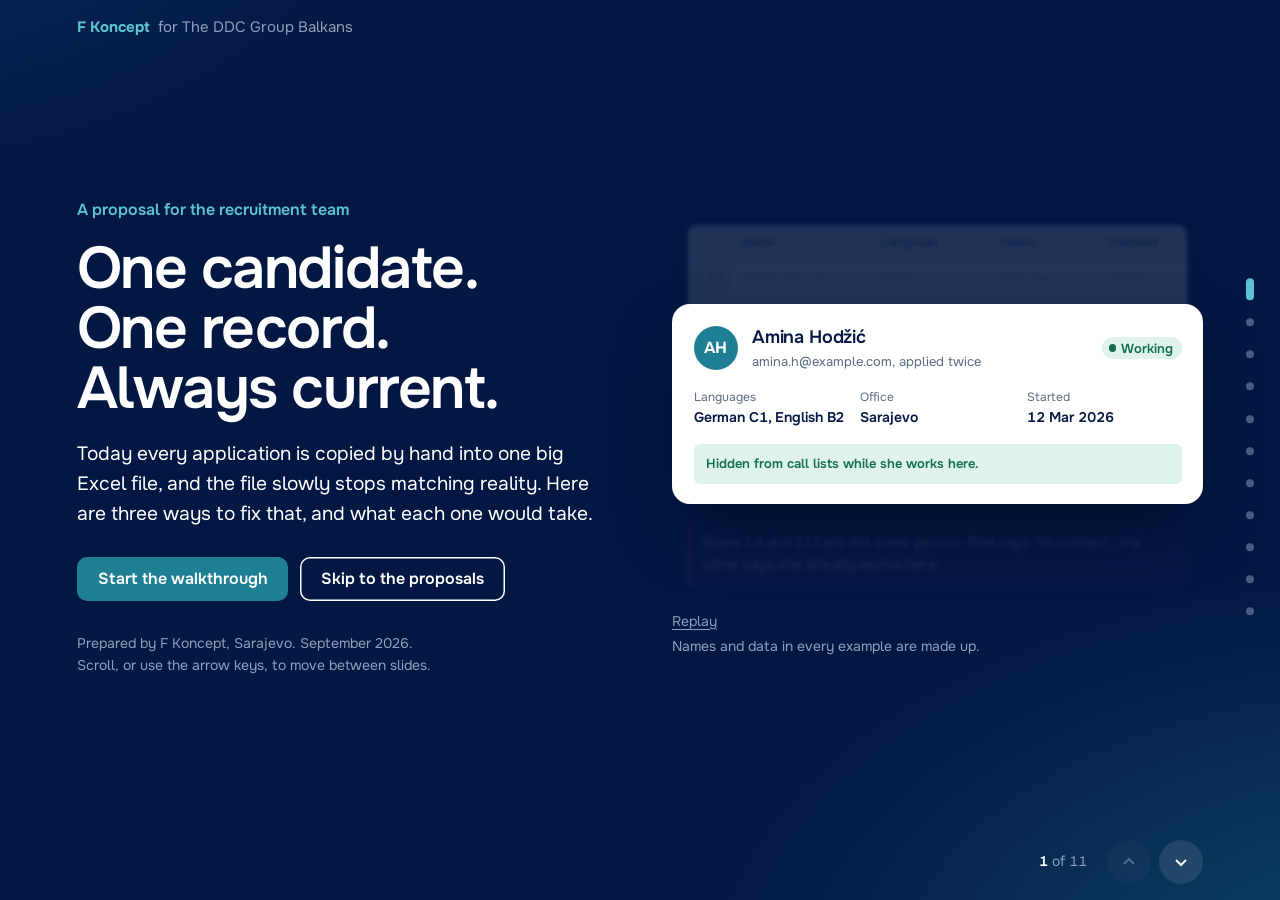
==== site/index.html @ c0cc88ef "Build the DDC Balkans proposal site: deck, three proposals, smaller ideas Co-Authored-By: Claude Opu" ====
<!doctype html>
<html lang="en-GB">
<head>
<meta charset="utf-8">
<meta name="viewport" content="width=device-width, initial-scale=1, viewport-fit=cover">
<title>One Candidate, One Record | Proposal for The DDC Group Balkans</title>
<meta name="description" content="Three proposals from F Koncept for the recruitment team at The DDC Group Balkans.">
<meta name="robots" content="noindex, nofollow">
<meta name="theme-color" content="#021843">
<link rel="preconnect" href="https://fonts.googleapis.com">
<link rel="preconnect" href="https://fonts.gstatic.com" crossorigin>
<link href="https://fonts.googleapis.com/css2?family=Onest:wght@400;500;600;700;800&display=swap" rel="stylesheet">
<link rel="stylesheet" href="assets/styles.css">
<link rel="icon" href="data:image/svg+xml,%3Csvg xmlns='http://www.w3.org/2000/svg' viewBox='0 0 32 32'%3E%3Crect width='32' height='32' rx='8' fill='%23021843'/%3E%3Ccircle cx='16' cy='16' r='7' fill='none' stroke='%231F8093' stroke-width='3'/%3E%3C/svg%3E">
</head>
<body class="deck-page on-navy">

<header class="brandbar">
  <a class="wordmark" href="#start"><b>F Koncept</b><span>for The DDC Group Balkans</span></a>
</header>

<nav aria-label="Slides">
  <ol class="rail" id="rail"></ol>
</nav>

<main class="deck" id="deck">

  <!-- 1. Opening -->
  <section class="slide" id="start" data-title="Start">
    <div class="slide-inner split even">
      <div>
        <p class="kicker">A proposal for the recruitment team</p>
        <h1>One candidate. One record. Always current.</h1>
        <p class="lede">Today every application is copied by hand into one big Excel file, and the file slowly stops matching reality. Here are three ways to fix that, and what each one would take.</p>
        <div class="actions">
          <a class="btn" href="#today">Start the walkthrough</a>
          <a class="btn ghost" href="#proposals">Skip to the proposals</a>
        </div>
        <p class="fine" style="margin-top:2rem">Prepared by F Koncept, Sarajevo. September 2026.<br>Scroll, or use the arrow keys, to move between slides.</p>
      </div>

      <div>
        <div class="merge" id="merge">
          <div class="sheet" aria-hidden="true">
            <div class="sheet-head"><span></span><span>Name</span><span>Language</span><span>Status</span><span>Updated</span></div>
            <div class="sheet-row ghost"><span>13</span><span>Marko Petrović</span><span>Dutch</span><span>Interview</span><span>02/04</span></div>
            <div class="sheet-row clash"><span>14</span><span>Amina Hodžić</span><span>German</span><span class="st">To contact</span><span>11/02</span></div>
            <div class="sheet-row ghost"><span>15</span><span>Lejla Begić</span><span>Italian</span><span>Rejected</span><span>14/02</span></div>
            <div class="sheet-gap"></div>
            <div class="sheet-row ghost"><span>211</span><span>Stefan Jovanović</span><span>French</span><span>Contacted</span><span>08/03</span></div>
            <div class="sheet-row clash"><span>212</span><span>Amina Hodzic</span><span>German, English</span><span class="st">Working</span><span>12/03</span></div>
            <div class="sheet-row ghost"><span>213</span><span>Emina Kovačević</span><span>Swedish</span><span>No answer</span><span>15/03</span></div>
          </div>
          <div class="clash-note" aria-hidden="true">
            <span>Rows 14 and 212 are the same person. One says "to contact", the other says she already works here.</span>
          </div>

          <article class="record" aria-label="The same candidate as one record">
            <div class="record-top">
              <div class="avatar">AH</div>
              <div>
                <h3>Amina Hodžić</h3>
                <div class="sub">amina.h@example.com, applied twice</div>
              </div>
              <span class="chip working">Working</span>
            </div>
            <dl>
              <div><dt>Languages</dt><dd>German C1, English B2</dd></div>
              <div><dt>Office</dt><dd>Sarajevo</dd></div>
              <div><dt>Started</dt><dd class="num">12 Mar 2026</dd></div>
            </dl>
            <div class="guard">Hidden from call lists while she works here.</div>
          </article>
        </div>
        <button class="replay" id="replay" type="button">Replay</button>
        <p class="fine">Names and data in every example are made up.</p>
      </div>
    </div>
  </section>

  <!-- 2. Today -->
  <section class="slide" id="today" data-title="How it works today">
    <div class="slide-inner">
      <p class="kicker">How it works today</p>
      <h2>Two steps run on their own. Three depend on one person's memory.</h2>
      <ol class="flow">
        <li><strong>A candidate applies</strong><span>On the careers site, through the WP Job Openings form.</span></li>
        <li><strong>WordPress stores it</strong><span>Name, email, phone, bio and CV land in the site's admin.</span></li>
        <li class="hand"><strong>Copied into Excel</strong><span>Each application is retyped or pasted into the big sheet.</span></li>
        <li class="hand"><strong>Statuses updated</strong><span>Contacted, employed, working, not working: all edited by hand.</span></li>
        <li class="hand"><strong>The sheet drifts</strong><span>Nothing checks it, so it slowly stops matching reality.</span></li>
      </ol>
      <div class="symptoms">
        <div class="symptom"><b>Contacted, but already working</b>An older row still says "to contact" for someone who started last month.</div>
        <div class="symptom"><b>Left, then contacted again</b>Someone quits, nobody updates the row, and they get a call about a new role.</div>
        <div class="symptom"><b>One person, several rows</b>Applying for German support and then for B2B sales creates two separate people.</div>
      </div>
    </div>
  </section>

  <!-- 3. Findings -->
  <section class="slide" id="findings" data-title="What we noticed">
    <div class="slide-inner split">
      <div>
        <p class="kicker">What we noticed on the careers site</p>
        <h2>The site works. A few details make the recruiter's job harder.</h2>
        <p>We only looked at the public pages of balkans.theddcgroup.com. Nothing here needs a new website: each item is a small, contained fix.</p>
      </div>
      <div class="findings">
        <article class="finding">
          <div class="thumb poster" aria-hidden="true"><b>WE ARE</b><b>HIRING!</b><i></i><i></i><i></i><i style="width:70%"></i><i></i><i style="width:60%"></i></div>
          <div>
            <h3>Job ads are pictures</h3>
            <p>Each ad is a single poster image with no text version. Google, screen readers and translation tools cannot read "German, minimum B2", duties or benefits.</p>
          </div>
        </article>
        <article class="finding">
          <div class="thumb mini-form" aria-hidden="true">Name<i></i>Phone<i></i>Language level<i class="missing"></i>City<i class="missing"></i></div>
          <div>
            <h3>The form asks for five things</h3>
            <p>Name, email, phone, bio and CV. It does not ask which languages and at what level, which city, or when someone can start, so the list cannot be filtered by any of those.</p>
          </div>
        </article>
        <article class="finding">
          <div class="thumb typo" aria-hidden="true"><span><s>norvegian</s> language</span><span><s>Colarado</s></span><span>Metro <s>Manilla</s></span></div>
          <div>
            <h3>Small typos in public places</h3>
            <p>The job filter lists "norvegian language", and the footer says "Colarado" and "Metro Manilla". Minutes to fix, but candidates notice.</p>
          </div>
        </article>
      </div>
    </div>
  </section>

  <!-- 4. Three proposals -->
  <section class="slide" id="proposals" data-title="Three proposals">
    <div class="slide-inner">
      <p class="kicker">Three proposals</p>
      <h2>One fix for the list, one for what goes into it, one for what comes out.</h2>
      <div class="three">
        <article class="proposal" style="--bar: var(--teal)">
          <h3>One candidate list</h3>
          <p>Applications flow from the website into one shared list automatically. One record per person, statuses with history, and guardrails against calling the wrong people.</p>
          <dl class="facts">
            <div><dt>Difficulty</dt><dd><span class="meter" data-level="3"><span class="bars"><i></i><i></i><i></i></span>Medium to high</span></dd></div>
            <div><dt>Rough effort</dt><dd>5 to 8 weeks</dd></div>
            <div><dt>Fixes</dt><dd>The Excel problem</dd></div>
          </dl>
          <a class="btn small ext" href="ideas/one-candidate-list.html" target="_blank" rel="noopener">Open details</a>
        </article>
        <article class="proposal" style="--bar: var(--green)">
          <h3>Better applications</h3>
          <p>A few more questions on the form, job ads as real text, and an automatic "we received your application" email in reply.</p>
          <dl class="facts">
            <div><dt>Difficulty</dt><dd><span class="meter" data-level="1"><span class="bars"><i></i><i></i><i></i></span>Low</span></dd></div>
            <div><dt>Rough effort</dt><dd>1 to 2 weeks</dd></div>
            <div><dt>Fixes</dt><dd>Missing information</dd></div>
          </dl>
          <a class="btn small ext" href="ideas/better-applications.html" target="_blank" rel="noopener">Open details</a>
        </article>
        <article class="proposal" style="--bar: var(--lavender)">
          <h3>Talent pool and follow-ups</h3>
          <p>Reminders so nobody is forgotten, ready-made messages, and a shortlist of past applicants whenever a new role opens.</p>
          <dl class="facts">
            <div><dt>Difficulty</dt><dd><span class="meter" data-level="2"><span class="bars"><i></i><i></i><i></i></span>Medium</span></dd></div>
            <div><dt>Rough effort</dt><dd>3 to 4 weeks</dd></div>
            <div><dt>Fixes</dt><dd>Lost follow-ups</dd></div>
          </dl>
          <a class="btn small ext" href="ideas/talent-pool.html" target="_blank" rel="noopener">Open details</a>
        </article>
      </div>
      <p class="deps">"Better applications" can start on its own. "Talent pool" builds on "One candidate list". Effort is a rough range and firms up after we see the real Excel columns.</p>
    </div>
  </section>

  <!-- 5. Proposal 1 -->
  <section class="slide" id="p1" data-title="One candidate list">
    <div class="slide-inner split">
      <div style="--bar: var(--teal-light)">
        <p class="kicker">Proposal 1</p>
        <h2>One candidate list</h2>
        <p class="lede">Every application arrives on its own. Every person exists once. Every status change shows who made it and when.</p>
        <ul class="points">
          <li><b>No more copying.</b> New applications appear in the list within minutes of being sent.</li>
          <li><b>One record per person.</b> A second application from the same email or phone is added to the existing record, not a new row.</li>
          <li><b>Guardrails.</b> People marked working or do-not-contact never show up in "to contact" lists.</li>
          <li><b>Your Excel comes with you.</b> We import it, and you confirm the likely duplicates we find.</li>
        </ul>
        <div class="meta-row">
          <span class="meter" data-level="3"><span class="bars"><i></i><i></i><i></i></span>Medium to high</span>
          <span class="effort">Rough effort <b>5 to 8 weeks</b></span>
        </div>
        <div class="actions"><a class="btn ext" href="ideas/one-candidate-list.html" target="_blank" rel="noopener">Try the demo and read more</a></div>
      </div>
      <div class="window" aria-label="Mockup of the candidate list">
        <div class="window-bar"><span class="dots"><i></i><i></i><i></i></span><span class="title">Candidates</span><span class="sample">Sample data</span></div>
        <div class="window-body">
          <div class="mock-toolbar">
            <span class="mock-search">Search name, email or phone</span>
            <span class="filter-pill on">German</span><span class="filter-pill">Sarajevo</span><span class="filter-pill">To contact</span>
          </div>
          <div class="alert warn"><span><b>Already in your list.</b> Amina Hodžić applied again today. She has worked here since 12 Mar 2026, so she was not added to "to contact".</span></div>
          <div class="table-wrap">
            <table class="list">
              <thead><tr><th>Candidate</th><th>Languages</th><th>City</th><th>Status</th></tr></thead>
              <tbody>
                <tr><td class="who">Tarik Hadžić<span class="sub">Applied 21 Sep</span></td><td>German C1</td><td>Sarajevo</td><td><span class="chip new">New</span></td></tr>
                <tr><td class="who">Jelena Marković<span class="sub">Applied 19 Sep</span></td><td>German B2, English C1</td><td>Belgrade</td><td><span class="chip progress">Interview</span></td></tr>
                <tr><td class="who">Selma Mujić<span class="sub">Applied 12 Sep</span></td><td>German B2</td><td>Sarajevo</td><td><span class="chip progress">Contacted</span></td></tr>
                <tr><td class="who">Amina Hodžić<span class="sub">2 applications</span></td><td>German C1, English B2</td><td>Sarajevo</td><td><span class="chip working">Working</span></td></tr>
                <tr><td class="who">Nikola Ilić<span class="sub">Left 30 Jun</span></td><td>German B2</td><td>Belgrade</td><td><span class="chip closed">Left</span></td></tr>
              </tbody>
            </table>
          </div>
        </div>
      </div>
    </div>
  </section>

  <!-- 6. Proposal 2 -->
  <section class="slide" id="p2" data-title="Better applications">
    <div class="slide-inner split">
      <div style="--bar: var(--green-light)">
        <p class="kicker">Proposal 2</p>
        <h2>Better applications</h2>
        <p class="lede">Ask for what you filter by, write ads that can be read, and answer every applicant straight away.</p>
        <ul class="points">
          <li><b>Four new form fields.</b> Languages with level, preferred city, earliest start date, and consent to be kept on file for future roles.</li>
          <li><b>Job ads as real text.</b> Your poster stays as the picture; the requirements, duties and benefits become readable text underneath.</li>
          <li><b>Correct job data for Google.</b> The job details the site already sends to Google get the real ad text instead of an image tag.</li>
          <li><b>Automatic confirmation email</b> telling the candidate what happens next.</li>
        </ul>
        <div class="meta-row">
          <span class="meter" data-level="1"><span class="bars"><i></i><i></i><i></i></span>Low</span>
          <span class="effort">Rough effort <b>1 to 2 weeks</b></span>
        </div>
        <div class="actions"><a class="btn ext" href="ideas/better-applications.html" target="_blank" rel="noopener">See the new form and ad</a></div>
      </div>
      <div class="window" aria-label="Mockup of the improved application form">
        <div class="window-bar"><span class="dots"><i></i><i></i><i></i></span><span class="title">Apply: German language, Customer Support Agent</span></div>
        <div class="window-body">
          <div class="form-mock">
            <div class="grid2">
              <label>Full name<span class="input">Tarik Hadžić</span></label>
              <label>Email<span class="input">tarik.h@example.com</span></label>
            </div>
            <label class="new-field">Languages and level <span class="newtag">New</span><span class="input"><span class="tag">German C1</span><span class="tag">English B2</span></span></label>
            <div class="grid2">
              <label class="new-field">Preferred city <span class="newtag">New</span><span class="input">Sarajevo</span></label>
              <label class="new-field">Can start from <span class="newtag">New</span><span class="input num">1 Oct 2026</span></label>
            </div>
            <label class="check new-field"><span class="box"></span><span>Keep my application on file for other roles for 12 months. <span class="newtag">New</span></span></label>
          </div>
        </div>
      </div>
    </div>
  </section>

  <!-- 7. Proposal 3 -->
  <section class="slide" id="p3" data-title="Talent pool">
    <div class="slide-inner split">
      <div style="--bar: var(--lavender-light)">
        <p class="kicker">Proposal 3</p>
        <h2>Talent pool and follow-ups</h2>
        <p class="lede">The list tells you who needs a call today, and who to call first when a new language opens up.</p>
        <ul class="points">
          <li><b>Reminders.</b> "Contacted 7 days ago, no answer yet" appears on its own, so nobody is forgotten.</li>
          <li><b>Ready-made messages.</b> Invite, reminder, rejection and "we'll keep you in mind", filled in with the person's name and role.</li>
          <li><b>Shortlist for new roles.</b> Opening a Dutch role shows past Dutch-speaking applicants who can be contacted again.</li>
          <li><b>Housekeeping.</b> A monthly list of records past your retention period, ready to delete or renew.</li>
        </ul>
        <div class="meta-row">
          <span class="meter" data-level="2"><span class="bars"><i></i><i></i><i></i></span>Medium</span>
          <span class="effort">Rough effort <b>3 to 4 weeks</b>, after proposal 1</span>
        </div>
        <div class="actions"><a class="btn ext" href="ideas/talent-pool.html" target="_blank" rel="noopener">See how it works</a></div>
      </div>
      <div class="window" aria-label="Mockup of the follow-up view">
        <div class="window-bar"><span class="dots"><i></i><i></i><i></i></span><span class="title">Today</span><span class="sample">Sample data</span></div>
        <div class="window-body">
          <div class="tasks">
            <div class="task"><span class="box"></span><span><b>Selma Mujić</b> contacted 7 days ago, no answer</span><span class="when">Follow up</span></div>
            <div class="task"><span class="box"></span><span><b>Jelena Marković</b> interview tomorrow at 10:00</span><span class="when">Reminder</span></div>
            <div class="task"><span class="box"></span><span><b>Tarik Hadžić</b> new application, not opened yet</span><span class="when">2 days</span></div>
          </div>
          <div class="match-card">
            <h4>New role: Dutch language, Customer Support Agent</h4>
            <p>6 past applicants speak Dutch B2 or higher, are not working here, and agreed to be kept on file.</p>
            <div class="stack"><span style="background:#1f8093">MP</span><span style="background:#827493">LB</span><span style="background:#20a47a">AN</span><span style="background:#13336b">DO</span><span style="background:#c02a7e">+2</span></div>
          </div>
        </div>
      </div>
    </div>
  </section>

  <!-- 8. Quick wins -->
  <section class="slide" id="more" data-title="Smaller ideas">
    <div class="slide-inner">
      <p class="kicker">Smaller ideas</p>
      <h2>Things worth doing alongside, each small on its own.</h2>
      <div class="wins">
        <div class="win"><h3>Site tidy-up</h3><span class="meter" data-level="1"><span class="bars"><i></i><i></i><i></i></span>Low</span><p>Fix the typos, make the job category names consistent, add alt text to the ad images.</p></div>
        <div class="win"><h3>Interview booking link</h3><span class="meter" data-level="1"><span class="bars"><i></i><i></i><i></i></span>Low</span><p>Candidates pick a free slot themselves, using Microsoft Bookings or a similar tool you may already have.</p></div>
        <div class="win"><h3>"Know someone?" referral page</h3><span class="meter" data-level="1"><span class="bars"><i></i><i></i><i></i></span>Low</span><p>A simple page your team can share when a hard language like Norwegian or Czech is open.</p></div>
        <div class="win"><h3>Chat buttons on each record</h3><span class="meter" data-level="1"><span class="bars"><i></i><i></i><i></i></span>Low</span><p>One click opens WhatsApp or Viber with the number filled in. Part of proposal 1 at no extra effort.</p></div>
        <div class="win"><h3>"What happens after you apply" page</h3><span class="meter" data-level="1"><span class="bars"><i></i><i></i><i></i></span>Low</span><p>The steps, rough timings and what to prepare, linked from every ad. Fewer "any news?" calls.</p></div>
        <div class="win"><h3>"Life at DDC" careers content</h3><span class="meter" data-level="2"><span class="bars"><i></i><i></i><i></i></span>Medium</span><p>Real people, the office and a day in each role on the careers page. This is F Koncept's core work.</p></div>
      </div>
      <div class="actions"><a class="btn small ext" href="ideas/smaller-ideas.html" target="_blank" rel="noopener">Read the details</a></div>
    </div>
  </section>

  <!-- 9. Order -->
  <section class="slide" id="order" data-title="Suggested order">
    <div class="slide-inner">
      <p class="kicker">Suggested order</p>
      <h2>Start small, so the new list is filled with better data from day one.</h2>
      <ol class="road">
        <li style="--bar: var(--green-light)"><div><h3>Better applications</h3><p>New form fields, text job ads, confirmation email, site tidy-up.</p></div><div class="when"><b>1 to 2 weeks</b>Low</div></li>
        <li style="--bar: var(--teal-light)"><div><h3>One candidate list</h3><p>Import the Excel, connect WordPress, then two weeks of using it side by side before Excel retires.</p></div><div class="when"><b>5 to 8 weeks</b>Medium to high</div></li>
        <li style="--bar: var(--lavender-light)"><div><h3>Talent pool and follow-ups</h3><p>Reminders, templates, shortlists and housekeeping on top of the list.</p></div><div class="when"><b>3 to 4 weeks</b>Medium</div></li>
      </ol>
      <p class="deps">Each step is useful on its own, and you can stop after any of them. All effort figures are rough until we have seen your Excel and talked to whoever manages the website.</p>
    </div>
  </section>

  <!-- 10. Promises -->
  <section class="slide" id="honest" data-title="What we promise">
    <div class="slide-inner">
      <p class="kicker">Straight answers</p>
      <h2>What we promise, and what we don't.</h2>
      <div class="promise-cols">
        <div style="--c: var(--green-light)">
          <h3>We will</h3>
          <ul>
            <li>Build what you choose from these mockups, adjusted to your real columns and statuses.</li>
            <li>Keep the careers site and the WP Job Openings plugin; candidates apply exactly as before.</li>
            <li>Import your existing Excel and show you likely duplicates to confirm, not merge them blindly.</li>
            <li>With the recommended build, host candidate data in the EU and give access only to the people you name.</li>
            <li>Train you and hand over short written instructions.</li>
          </ul>
        </div>
        <div style="--c: var(--raspberry-light)">
          <h3>We won't claim</h3>
          <ul>
            <li>That you will get more applicants or rank higher on Google. Readable ads help; they guarantee nothing.</li>
            <li>That the list is right if nobody updates it. It warns and reminds, but a person still records the outcome of a call.</li>
            <li>Legal compliance. We build the tools for your retention rules; the rules and wording come from your legal or HR team.</li>
            <li>Automatic candidate scoring. We don't recommend letting software rank people.</li>
            <li>A link to your HR or payroll system, unless it can export a list we can read.</li>
          </ul>
        </div>
      </div>
    </div>
  </section>

  <!-- 11. Next -->
  <section class="slide" id="next" data-title="Next step">
    <div class="slide-inner split even">
      <div>
        <p class="kicker">Next step</p>
        <h2>One hour with your Excel open.</h2>
        <p class="lede">We walk through how you really use the sheet today, then come back with fixed prices and dates for the proposals you want.</p>
        <p>No personal data needs to leave your computer for this: the column names and a description of the statuses are enough.</p>
      </div>
      <div>
        <h3>What we'd like to ask</h3>
        <ol class="questions">
          <li>Roughly how many applications arrive each month?</li>
          <li>Who else edits the Excel?</li>
          <li>Who manages the WordPress site, and can we add a small plugin?</li>
          <li>Is WP Job Openings the free or the Pro version?</li>
          <li>Which statuses and columns do you actually use?</li>
          <li>Is there an HR or payroll system that knows who works here now?</li>
          <li>How long do you keep candidate data?</li>
          <li>Do you reach candidates by phone, email, WhatsApp or Viber?</li>
        </ol>
      </div>
    </div>
  </section>

</main>

<footer class="pager">
  <span class="count" aria-live="polite"><b id="cur">1</b> of <span id="tot">11</span></span>
  <span class="keys">
    <button type="button" id="prev" aria-label="Previous slide"><svg width="16" height="16" viewBox="0 0 16 16" aria-hidden="true"><path d="M3 10l5-5 5 5" fill="none" stroke="currentColor" stroke-width="2"/></svg></button>
    <button type="button" id="next" aria-label="Next slide"><svg width="16" height="16" viewBox="0 0 16 16" aria-hidden="true"><path d="M3 6l5 5 5-5" fill="none" stroke="currentColor" stroke-width="2"/></svg></button>
  </span>
</footer>

<script src="assets/deck.js"></script>
</body>
</html>
---- site/assets/styles.css ----
/* DDC Group Balkans proposal. Tokens come from balkans.theddcgroup.com (see PROGRESS.md). */

:root {
  --navy: #021843;
  --navy-2: #0a2658;
  --navy-3: #13336b;
  --deep-teal: #0f4a5a;
  --teal: #1f8093;
  --teal-light: #5cc3d3;
  --raspberry: #c02a7e;
  --raspberry-light: #f07ab8;
  --green: #20a47a;
  --green-light: #5fd3a9;
  --lavender: #827493;
  --lavender-light: #b9acc9;

  --paper: #f3f6fa;
  --panel: #ffffff;
  --line: #dce3ec;
  --ink: #021843;
  --ink-2: #33415c;
  --muted: #5b6b82;
  --on-navy: #ffffff;
  --on-navy-2: #c5d0e3;
  --on-navy-3: #8fa0bd;

  --radius-s: 6px;
  --radius-m: 10px;
  --radius-l: 18px;

  --font: "Onest", "Plus Jakarta Sans", system-ui, -apple-system, "Segoe UI", sans-serif;
  color-scheme: light;
}

* { box-sizing: border-box; }
html { -webkit-text-size-adjust: 100%; }
body {
  margin: 0;
  font-family: var(--font);
  font-size: 1rem;
  line-height: 1.55;
  color: var(--ink);
  background: var(--paper);
  font-feature-settings: "ss01";
}
img { max-width: 100%; }
a { color: inherit; }
:focus-visible { outline: 3px solid var(--teal-light); outline-offset: 3px; border-radius: 4px; }
.sr-only { position: absolute; width: 1px; height: 1px; overflow: hidden; clip: rect(0 0 0 0); white-space: nowrap; }
.num { font-variant-numeric: tabular-nums; }

/* ---------- Buttons and links ---------- */
.btn {
  display: inline-flex; align-items: center; gap: .5rem;
  font: 600 1rem/1 var(--font);
  padding: .9rem 1.3rem;
  border-radius: var(--radius-m);
  border: 0;
  background: var(--teal); color: #fff;
  text-decoration: none; cursor: pointer;
  transition: background .15s;
}
.btn:hover { background: #196c7d; }
.btn.ghost { background: transparent; color: inherit; box-shadow: inset 0 0 0 1.5px currentColor; }
.btn.ghost:hover { background: rgba(255,255,255,.08); }
.btn.small { font-size: .875rem; padding: .6rem .9rem; border-radius: var(--radius-s); }
.ext::after {
  content: ""; display: inline-block; width: .75em; height: .75em; margin-left: .15em;
  background: currentColor;
  -webkit-mask: url("data:image/svg+xml,%3Csvg xmlns='http://www.w3.org/2000/svg' viewBox='0 0 12 12'%3E%3Cpath d='M4 1h7v7h-1.6V3.7L2.1 11 1 9.9l7.3-7.3H4z'/%3E%3C/svg%3E") center/contain no-repeat;
          mask: url("data:image/svg+xml,%3Csvg xmlns='http://www.w3.org/2000/svg' viewBox='0 0 12 12'%3E%3Cpath d='M4 1h7v7h-1.6V3.7L2.1 11 1 9.9l7.3-7.3H4z'/%3E%3C/svg%3E") center/contain no-repeat;
}

/* ---------- Status chips: the four benefit-card colours from the DDC site ---------- */
.chip {
  display: inline-flex; align-items: center; gap: .4em;
  font-size: .8125rem; font-weight: 600; line-height: 1;
  padding: .38em .65em .38em .55em;
  border-radius: 999px;
  white-space: nowrap;
  background: #eef1f6; color: var(--ink-2);
}
.chip::before { content: ""; width: .55em; height: .55em; border-radius: 50%; background: currentColor; }
.chip.new      { background: #efebf4; color: #5e5170; }
.chip.progress { background: #e1f1f4; color: #145e6c; }
.chip.working  { background: #dff3ec; color: #13704f; }
.chip.closed   { background: #f8e4ef; color: #9a1f63; }

/* ---------- Difficulty meter ---------- */
.meter { display: inline-flex; align-items: center; gap: .6rem; font-weight: 600; font-size: .9375rem; }
.meter .bars { display: inline-flex; gap: 3px; }
.meter .bars i { width: 22px; height: 8px; border-radius: 2px; background: currentColor; opacity: .22; }
.meter[data-level="1"] .bars i:nth-child(-n+1),
.meter[data-level="2"] .bars i:nth-child(-n+2),
.meter[data-level="3"] .bars i:nth-child(-n+3) { opacity: 1; }
.meter[data-level="1"] { color: var(--green); }
.meter[data-level="2"] { color: var(--teal); }
.meter[data-level="3"] { color: var(--raspberry); }
.on-navy .meter[data-level="1"] { color: var(--green-light); }
.on-navy .meter[data-level="2"] { color: var(--teal-light); }
.on-navy .meter[data-level="3"] { color: var(--raspberry-light); }

/* ---------- App window (mockup frame) ---------- */
.window {
  background: var(--paper);
  color: var(--ink);
  border-radius: var(--radius-l);
  overflow: hidden;
  box-shadow: 0 30px 60px -20px rgba(0, 8, 30, .55), 0 0 0 1px rgba(255,255,255,.06);
  font-size: .875rem;
  text-align: left;
}
.window-bar {
  display: flex; align-items: center; gap: .75rem;
  padding: .7rem 1rem;
  background: var(--panel);
  border-bottom: 1px solid var(--line);
}
.window-bar .dots { display: inline-flex; gap: 6px; }
.window-bar .dots i { width: 10px; height: 10px; border-radius: 50%; background: #d5dce6; }
.window-bar .title { font-weight: 600; color: var(--ink-2); }
.window-bar .sample { margin-left: auto; font-size: .75rem; color: var(--muted); background: #eef1f6; padding: .25rem .55rem; border-radius: 999px; }
.window-body { padding: 1rem; }

.table-wrap { overflow-x: auto; }
table.list { width: 100%; border-collapse: collapse; background: var(--panel); border-radius: var(--radius-m); overflow: hidden; }
table.list th, table.list td { padding: .6rem .75rem; text-align: left; border-bottom: 1px solid var(--line); white-space: nowrap; }
table.list th { font-size: .75rem; font-weight: 600; color: var(--muted); background: #f8fafc; }
table.list tr:last-child td { border-bottom: 0; }
table.list .who { font-weight: 600; }
table.list .sub { display: block; font-weight: 400; color: var(--muted); font-size: .75rem; }

/* ============================================================
   PRESENTATION (index.html)
   ============================================================ */
body.deck-page {
  background: var(--navy);
  color: var(--on-navy);
}
.deck {
  height: 100svh;
  overflow-y: auto;
  scroll-snap-type: y proximity;
  scroll-behavior: smooth;
}
.slide {
  position: relative;
  min-height: 100svh;
  scroll-snap-align: start;
  display: grid;
  align-items: center;
  padding: clamp(4.5rem, 8vh, 6rem) clamp(1.25rem, 6vw, 6rem) clamp(5rem, 9vh, 6rem);
  background:
    radial-gradient(1200px 700px at 110% 110%, rgba(31,128,147,.45), transparent 60%),
    radial-gradient(900px 600px at -10% -20%, rgba(19,51,107,.9), transparent 60%),
    var(--navy);
  isolation: isolate;
}
.slide:nth-child(even) {
  background:
    radial-gradient(1000px 700px at -10% 110%, rgba(31,128,147,.35), transparent 60%),
    radial-gradient(900px 600px at 110% -20%, rgba(19,51,107,.9), transparent 60%),
    var(--navy);
}
.slide-inner { width: 100%; max-width: 1240px; margin: 0 auto; }
.split { display: grid; grid-template-columns: minmax(0, 5fr) minmax(0, 7fr); gap: clamp(2rem, 5vw, 5rem); align-items: center; }
.split.even { grid-template-columns: 1fr 1fr; }

.slide h1, .slide h2 { font-weight: 600; letter-spacing: -.025em; margin: 0 0 1.25rem; text-wrap: balance; }
.slide h1 { font-size: clamp(2.25rem, min(4.6vw, 8vh), 4.5rem); line-height: 1.02; }
.slide h2 { font-size: clamp(1.75rem, min(3.4vw, 6.4vh), 3rem); line-height: 1.08; }
.slide h3 { font-size: 1.25rem; font-weight: 600; margin: 0 0 .5rem; letter-spacing: -.01em; }
.slide p { color: var(--on-navy-2); font-size: clamp(1rem, 1.25vw, 1.125rem); max-width: 34em; margin: 0 0 1rem; }
.slide .lede { font-size: clamp(1.0625rem, min(1.5vw, 2.8vh), 1.3125rem); color: var(--on-navy); max-width: 30em; }
.slide .kicker { color: var(--teal-light); font-weight: 600; font-size: 1rem; margin-bottom: 1rem; }
.slide .fine { font-size: .875rem; color: var(--on-navy-3); }
.actions { display: flex; flex-wrap: wrap; gap: .75rem; margin-top: 1.75rem; }

/* brand mark */
.brandbar {
  position: fixed; top: 0; left: 0; right: 0; z-index: 20;
  display: flex; align-items: center; justify-content: space-between; gap: 1rem;
  padding: calc(env(safe-area-inset-top, 0px) + 1rem) clamp(1.25rem, 6vw, 6rem) 1rem;
  pointer-events: none;
}
.brandbar > * { pointer-events: auto; }
.wordmark { display: inline-flex; align-items: baseline; gap: .5rem; font-weight: 600; font-size: .9375rem; color: var(--on-navy); text-decoration: none; }
.wordmark b { color: var(--teal-light); font-weight: 700; }
.wordmark span { color: var(--on-navy-3); font-weight: 400; }

/* progress rail */
.rail {
  position: fixed; right: clamp(.75rem, 2vw, 2rem); top: 50%; transform: translateY(-50%);
  z-index: 20; list-style: none; margin: 0; padding: 0;
  display: flex; flex-direction: column; gap: .35rem;
}
.rail a {
  display: flex; align-items: center; justify-content: flex-end; gap: .6rem;
  text-decoration: none; color: var(--on-navy-3); font-size: .8125rem; padding: .2rem 0;
}
.rail a span { opacity: 0; transform: translateX(6px); transition: opacity .2s, transform .2s; white-space: nowrap; }
.rail a i { width: 8px; height: 8px; border-radius: 50%; background: currentColor; opacity: .5; transition: all .2s; flex: none; }
.rail:hover a span, .rail a:focus-visible span { opacity: 1; transform: none; }
.rail a[aria-current="true"] { color: #fff; }
.rail a[aria-current="true"] i { opacity: 1; background: var(--teal-light); height: 22px; border-radius: 4px; }

.pager {
  position: fixed; left: 0; right: 0; bottom: 0; z-index: 20;
  display: flex; align-items: center; justify-content: space-between; gap: 1rem;
  padding: 1rem clamp(1.25rem, 6vw, 6rem) calc(env(safe-area-inset-bottom, 0px) + 1rem);
  pointer-events: none;
}
.pager > * { pointer-events: auto; }
.pager .count { font-size: .875rem; color: var(--on-navy-3); }
.pager .count b { color: #fff; font-weight: 600; }
.pager .keys { display: flex; gap: .5rem; }
.pager button {
  width: 44px; height: 44px; border-radius: 50%;
  border: 0; background: rgba(255,255,255,.1); color: #fff; cursor: pointer;
  display: grid; place-items: center;
}
.pager button:hover { background: rgba(255,255,255,.2); }
.pager button:disabled { opacity: .3; cursor: default; }
.pager .hint { font-size: .8125rem; color: var(--on-navy-3); }

/* ---------- Slide 1: the merge ---------- */
.merge { position: relative; }
.sheet {
  background: #fff; color: #1d2733; border-radius: var(--radius-m);
  font-size: .8125rem; overflow: hidden;
  box-shadow: 0 30px 60px -20px rgba(0,8,30,.6);
}
.sheet-head, .sheet-row {
  display: grid; grid-template-columns: 3rem 1.4fr 1.2fr 1.1fr .9fr;
}
.sheet-head > *, .sheet-row > * { padding: .5rem .6rem; border-right: 1px solid #e3e7ec; border-bottom: 1px solid #e3e7ec; white-space: nowrap; overflow: hidden; text-overflow: ellipsis; }
.sheet-head { background: #f1f3f5; color: #5f6b7a; font-weight: 600; }
.sheet-row > :first-child, .sheet-head > :first-child { background: #f1f3f5; color: #8a94a1; text-align: right; }
.sheet-row.ghost { color: #b7bec8; }
.sheet-row.clash { background: #fdf0f6; }
.sheet-row.clash .st { color: #9a1f63; font-weight: 600; }
.sheet-gap { height: 1.5rem; background: repeating-linear-gradient(0deg, #fff 0 6px, #f6f7f9 6px 12px); border-bottom: 1px solid #e3e7ec; }

.clash-note {
  display: flex; gap: .75rem; align-items: flex-start;
  margin-top: 1rem; padding: .85rem 1rem; border-radius: var(--radius-m);
  background: rgba(192,42,126,.16); color: #fbd4e8; font-size: .9375rem;
  box-shadow: inset 3px 0 0 var(--raspberry);
}
.record {
  position: absolute; inset: 0; margin: auto; height: fit-content;
  background: var(--panel); color: var(--ink);
  border-radius: var(--radius-l); padding: 1.25rem 1.35rem;
  box-shadow: 0 30px 70px -20px rgba(0,8,30,.7);
  opacity: 0; transform: translateY(24px) scale(.97);
  pointer-events: none;
}
.record-top { display: flex; align-items: center; gap: .9rem; margin-bottom: 1rem; }
.avatar {
  width: 44px; height: 44px; border-radius: 50%; flex: none;
  display: grid; place-items: center; font-weight: 700; color: #fff; background: var(--teal);
}
.record-top h3 { margin: 0; font-size: 1.125rem; color: var(--ink); }
.record-top .sub { color: var(--muted); font-size: .8125rem; }
.record-top .chip { margin-left: auto; }
.record dl { display: grid; grid-template-columns: repeat(3, minmax(0,1fr)); gap: .75rem; margin: 0 0 1rem; }
.record dt { font-size: .75rem; color: var(--muted); }
.record dd { margin: 0; font-weight: 600; font-size: .875rem; }
.record .guard {
  display: flex; gap: .6rem; align-items: center;
  padding: .6rem .8rem; border-radius: var(--radius-s);
  background: #dff3ec; color: #13704f; font-size: .8125rem; font-weight: 600;
}

.merge.play .sheet { animation: sheet-out 1s cubic-bezier(.6,0,.3,1) 2.4s forwards; }
.merge.play .clash-note { animation: sheet-out .8s cubic-bezier(.6,0,.3,1) 2.3s forwards; }
.merge.play .record { animation: record-in .9s cubic-bezier(.2,.8,.2,1) 3.1s forwards; pointer-events: auto; }
.merge.done .sheet, .merge.done .clash-note { opacity: .12; transform: scale(.94); filter: blur(2px); }
.merge.done .record { opacity: 1; transform: none; pointer-events: auto; }
@keyframes sheet-out { to { opacity: .12; transform: scale(.94); filter: blur(2px); } }
@keyframes record-in { to { opacity: 1; transform: none; } }
.replay {
  margin-top: 1rem; background: none; border: 0; color: var(--on-navy-3); font: inherit; font-size: .875rem;
  cursor: pointer; text-decoration: underline; text-underline-offset: 3px; padding: .25rem 0;
}
.replay:hover { color: #fff; }

/* ---------- Slide 2: flow ---------- */
.flow { list-style: none; margin: 2.5rem 0 0; padding: 0; display: grid; grid-template-columns: repeat(5, minmax(0,1fr)); gap: 1rem; counter-reset: step; }
.flow li {
  counter-increment: step; position: relative;
  padding: 1.25rem 1.1rem 1.35rem; border-radius: var(--radius-m);
  background: rgba(255,255,255,.05);
  box-shadow: inset 0 3px 0 var(--bar, var(--teal));
}
.flow li::before { content: counter(step); display: block; font-size: 2rem; font-weight: 600; color: var(--on-navy-3); line-height: 1; margin-bottom: .75rem; }
.flow li strong { display: block; font-size: 1.0625rem; margin-bottom: .35rem; }
.flow li span { color: var(--on-navy-2); font-size: .9375rem; }
.flow li.hand { --bar: var(--raspberry); background: rgba(192,42,126,.12); }
.flow li.hand::after {
  content: "by hand"; position: absolute; top: 1.2rem; right: 1rem;
  font-size: .75rem; font-weight: 600; color: var(--raspberry-light);
}
.symptoms { display: grid; grid-template-columns: repeat(3, minmax(0,1fr)); gap: 1rem; margin-top: 1.5rem; }
.symptom { padding: 1rem 1.1rem; border-radius: var(--radius-m); background: rgba(0,0,0,.2); font-size: .9375rem; color: var(--on-navy-2); }
.symptom b { display: block; color: #fff; font-weight: 600; margin-bottom: .25rem; }

/* ---------- Slide 3: findings ---------- */
.findings { display: grid; gap: 1rem; }
.finding { display: grid; grid-template-columns: 5.5rem 1fr; gap: 1.25rem; align-items: center; padding: 1rem 1.25rem; border-radius: var(--radius-m); background: rgba(255,255,255,.05); }
.finding .thumb { border-radius: var(--radius-s); overflow: hidden; background: #fff; aspect-ratio: 1; display: grid; }
.finding h3 { color: #fff; }
.finding p { font-size: .9375rem; margin: 0; }
.poster { padding: .5rem; font-size: .5rem; line-height: 1.2; color: #0d2340; background: linear-gradient(160deg, #fff 55%, #dfe9f1); }
.poster b { display: block; font-size: .8rem; line-height: .9; font-weight: 800; letter-spacing: -.03em; }
.poster b + b { color: var(--teal); }
.poster i { display: block; height: 3px; margin: 3px 0; background: #c8d3df; border-radius: 2px; }
.mini-form { padding: .4rem .5rem; background: #fff; font-size: .45rem; line-height: 1.1; color: #5b6b82; display: grid; gap: 2px; align-content: center; }
.mini-form i { height: 7px !important; }
.mini-form i { display: block; height: 9px; border: 1px solid #d0d8e2; border-radius: 2px; }
.mini-form .missing { border-style: dashed; border-color: var(--raspberry); background: #fdf0f6; }
.typo { padding: .5rem; background: #fff; font-size: .55rem; color: #33415c; display: grid; gap: 6px; align-content: center; }
.typo s { text-decoration-color: var(--raspberry); text-decoration-thickness: 2px; }

/* ---------- Slide 4: three proposals ---------- */
.three { display: grid; grid-template-columns: repeat(3, minmax(0,1fr)); gap: 1.25rem; margin-top: 2.5rem; }
.proposal {
  display: flex; flex-direction: column;
  padding: 1.5rem 1.4rem; border-radius: var(--radius-m);
  background: rgba(255,255,255,.06);
  box-shadow: inset 0 4px 0 var(--bar);
}
.proposal h3 { font-size: 1.5rem; color: #fff; margin-bottom: .6rem; }
.proposal p { font-size: .9375rem; }
.proposal .facts { margin: auto 0 1.25rem; padding: 1rem 0 0; display: grid; gap: .5rem; font-size: .875rem; color: var(--on-navy-2); border-top: 1px solid rgba(255,255,255,.1); }
.proposal .facts div { display: flex; justify-content: space-between; gap: 1rem; align-items: center; }
.proposal .facts dt { color: var(--on-navy-3); }
.proposal .facts dd { margin: 0; color: #fff; font-weight: 600; text-align: right; }
.proposal .btn { align-self: flex-start; }
.slide .deps { margin-top: 1.25rem; font-size: .9375rem; color: var(--on-navy-3); max-width: 60em; }

/* ---------- Proposal slides ---------- */
.points { list-style: none; padding: 0; margin: 1.5rem 0 0; display: grid; gap: .75rem; }
.points li { position: relative; padding-left: 1.6rem; color: var(--on-navy-2); font-size: 1rem; }
.points li::before { content: ""; position: absolute; left: 0; top: .5em; width: .7rem; height: .7rem; border-radius: 3px; background: var(--bar, var(--teal-light)); }
.points li b { color: #fff; font-weight: 600; }
.meta-row { display: flex; flex-wrap: wrap; gap: 1.25rem 2rem; margin-top: 1.75rem; align-items: center; }
.meta-row .effort { font-size: .9375rem; color: var(--on-navy-2); }
.meta-row .effort b { color: #fff; }

/* mini mockups on slides */
.mock-toolbar { display: flex; flex-wrap: wrap; gap: .5rem; margin-bottom: .75rem; align-items: center; }
.mock-search { flex: 1 1 10rem; background: var(--panel); border: 1px solid var(--line); border-radius: var(--radius-s); padding: .45rem .7rem; color: var(--muted); }
.filter-pill { background: var(--panel); border: 1px solid var(--line); border-radius: 999px; padding: .35rem .7rem; font-size: .8125rem; color: var(--ink-2); }
.filter-pill.on { background: var(--navy); color: #fff; border-color: var(--navy); }
.alert {
  display: flex; gap: .6rem; align-items: flex-start;
  padding: .7rem .85rem; border-radius: var(--radius-s); margin-bottom: .75rem;
  font-size: .8125rem; line-height: 1.4;
}
.alert.warn { background: #f8e4ef; color: #7d1850; }
.alert.ok { background: #dff3ec; color: #0f5c41; }
.alert.info { background: #e1f1f4; color: #0f4d59; }
.alert b { font-weight: 700; }

.form-mock { background: var(--panel); border-radius: var(--radius-m); padding: 1rem; display: grid; gap: .75rem; }
.form-mock label { display: grid; gap: .3rem; font-size: .75rem; font-weight: 600; color: var(--ink-2); }
.form-mock .input { border: 1px solid var(--line); border-radius: var(--radius-s); padding: .5rem .6rem; font-weight: 400; color: var(--ink); background: #fff; min-height: 2.2rem; display: flex; align-items: center; gap: .4rem; flex-wrap: wrap; }
.form-mock .new-field { position: relative; }
.form-mock .new-field .input { border-color: var(--teal); box-shadow: 0 0 0 3px rgba(31,128,147,.15); }
.form-mock .tag { background: #e1f1f4; color: #145e6c; border-radius: 4px; padding: .15rem .4rem; font-size: .75rem; font-weight: 600; }
.form-mock .grid2 { display: grid; grid-template-columns: 1fr 1fr; gap: .75rem; }
.form-mock .check { display: flex; gap: .5rem; align-items: flex-start; font-weight: 400; }
.form-mock .box { width: 1rem; height: 1rem; border-radius: 3px; border: 1.5px solid var(--teal); background: var(--teal); flex: none; margin-top: .1rem; position: relative; }
.form-mock .box::after { content: ""; position: absolute; left: 4px; top: 1px; width: 4px; height: 8px; border: solid #fff; border-width: 0 2px 2px 0; transform: rotate(45deg); }
.newtag { font-size: .6875rem; font-weight: 700; color: var(--teal); margin-left: .35rem; }

.tasks { display: grid; gap: .5rem; }
.task { display: flex; gap: .75rem; align-items: center; background: var(--panel); border-radius: var(--radius-s); padding: .6rem .75rem; }
.task .when { font-size: .75rem; color: var(--muted); margin-left: auto; white-space: nowrap; }
.task .box { width: 1rem; height: 1rem; border: 1.5px solid #b8c3d1; border-radius: 4px; flex: none; }
.match-card { background: var(--panel); border-radius: var(--radius-m); padding: .9rem 1rem; margin-top: .75rem; box-shadow: inset 4px 0 0 var(--teal); }
.match-card h4 { margin: 0 0 .25rem; font-size: .9375rem; }
.match-card p { margin: 0 0 .6rem; color: var(--muted); font-size: .8125rem; }
.stack { display: flex; }
.stack span { width: 28px; height: 28px; border-radius: 50%; display: grid; place-items: center; color: #fff; font-size: .6875rem; font-weight: 700; border: 2px solid #fff; margin-left: -6px; }
.stack span:first-child { margin-left: 0; }

/* ---------- Quick wins ---------- */
.wins { display: grid; grid-template-columns: repeat(2, minmax(0,1fr)); gap: .75rem 2.5rem; margin-top: 2rem; }
.win { display: grid; grid-template-columns: 1fr auto; gap: .25rem 1rem; padding: 1rem 0; border-top: 1px solid rgba(255,255,255,.12); }
.win h3 { font-size: 1.0625rem; margin: 0; color: #fff; }
.win p { grid-column: 1 / -1; font-size: .9375rem; margin: 0; }

/* ---------- Roadmap ---------- */
.road { list-style: none; margin: 2.5rem 0 0; padding: 0; display: grid; gap: 1rem; counter-reset: step; }
.road li {
  counter-increment: step;
  display: grid; grid-template-columns: 3rem minmax(0, 1fr) auto; gap: 1.25rem; align-items: center;
  padding: 1.25rem 1.4rem; border-radius: var(--radius-m); background: rgba(255,255,255,.06);
}
.road li::before { content: counter(step); font-size: 2.25rem; font-weight: 600; color: var(--bar); line-height: 1; }
.road h3 { margin: 0 0 .2rem; color: #fff; }
.road p { margin: 0; font-size: .9375rem; }
.road .when { text-align: right; font-size: .9375rem; color: var(--on-navy-2); }
.road .when b { display: block; color: #fff; font-size: 1.125rem; }

/* ---------- Promises ---------- */
.promise-cols { display: grid; grid-template-columns: 1fr 1fr; gap: 2rem; margin-top: 2rem; }
.promise-cols h3 { display: flex; align-items: center; gap: .6rem; color: #fff; font-size: 1.25rem; }
.promise-cols h3::before { content: ""; width: 12px; height: 12px; border-radius: 3px; background: var(--c); }
.promise-cols ul { margin: 0; padding: 0; list-style: none; display: grid; gap: .75rem; }
.promise-cols li { color: var(--on-navy-2); padding-left: 1.4rem; position: relative; }
.promise-cols li::before { content: ""; position: absolute; left: 0; top: .65em; width: .6rem; height: 2px; background: var(--c); }

.questions { columns: 2; column-gap: 2.5rem; margin: 1.5rem 0 0; padding-left: 1.2rem; color: var(--on-navy-2); }
.questions li { break-inside: avoid; margin-bottom: .6rem; }

/* ---------- responsive deck ---------- */
@media (max-width: 1100px) {
  .flow { grid-template-columns: repeat(3, minmax(0,1fr)); }
  .rail { display: none; }
}
@media (max-width: 900px) {
  .deck { scroll-snap-type: none; height: auto; overflow: visible; }
  .slide { min-height: auto; padding-top: 5.5rem; padding-bottom: 4.5rem; }
  .split, .split.even { grid-template-columns: 1fr; }
  .three, .symptoms, .promise-cols, .wins { grid-template-columns: 1fr; }
  .flow { grid-template-columns: 1fr 1fr; }
  .questions { columns: 1; }
  .road li { grid-template-columns: 2.5rem 1fr; }
  .road .when { grid-column: 2; text-align: left; }
  .brandbar { position: absolute; }
  .pager { display: none; }
  .record { position: relative; margin-top: -14rem; }
}
@media (max-width: 520px) {
  .flow { grid-template-columns: 1fr; }
  .finding { grid-template-columns: 5rem 1fr; gap: 1rem; padding: 1rem; }
  .record dl { grid-template-columns: 1fr 1fr; }
  .sheet-head, .sheet-row { grid-template-columns: 2.6rem 1.4fr 1fr 1.1fr; }
  .sheet-head > :nth-child(5), .sheet-row > :nth-child(5) { display: none; }
  .form-mock .grid2 { grid-template-columns: 1fr; }
}

/* ============================================================
   DETAIL PAGES (ideas/*.html)
   ============================================================ */
body.doc-page { background: var(--paper); color: var(--ink); }
.doc-hero {
  color: #fff;
  padding: calc(env(safe-area-inset-top, 0px) + 1.25rem) clamp(1.25rem, 6vw, 6rem) clamp(3rem, 7vw, 5rem);
  background:
    radial-gradient(1100px 600px at 105% 120%, rgba(31,128,147,.5), transparent 60%),
    var(--navy);
}
.doc-hero .top { display: flex; justify-content: space-between; align-items: center; gap: 1rem; margin-bottom: clamp(2.5rem, 7vw, 5rem); flex-wrap: wrap; }
.doc-hero .top a { color: var(--on-navy-2); font-size: .9375rem; text-decoration: none; }
.doc-hero .top a:hover { color: #fff; text-decoration: underline; }
.doc-hero .inner { max-width: 1100px; margin: 0 auto; }
.doc-hero .kicker { color: var(--teal-light); font-weight: 600; margin: 0 0 1rem; }
.doc-hero h1 { font-size: clamp(2.25rem, 5vw, 4rem); line-height: 1.04; letter-spacing: -.025em; font-weight: 600; margin: 0 0 1.25rem; max-width: 15em; text-wrap: balance; }
.doc-hero .lede { font-size: clamp(1.125rem, 1.6vw, 1.3125rem); color: var(--on-navy-2); max-width: 36em; margin: 0; }
.summary {
  display: grid; grid-template-columns: repeat(4, minmax(0,1fr)); gap: 1px;
  margin-top: 2.5rem; border-radius: var(--radius-m); overflow: hidden;
  background: rgba(255,255,255,.12);
}
.summary div { background: rgba(2,24,67,.75); padding: 1rem 1.2rem; }
.summary dt { font-size: .8125rem; color: var(--on-navy-3); margin-bottom: .3rem; }
.summary dd { margin: 0; font-weight: 600; }

.doc { max-width: 1100px; margin: 0 auto; padding: clamp(2.5rem, 6vw, 4.5rem) clamp(1.25rem, 6vw, 6rem) 5rem; box-sizing: content-box; }
.doc section { margin-bottom: clamp(3rem, 7vw, 5rem); }
.doc h2 { font-size: clamp(1.625rem, 2.6vw, 2.25rem); letter-spacing: -.02em; line-height: 1.12; font-weight: 600; margin: 0 0 1rem; max-width: 22em; }
.doc h3 { font-size: 1.1875rem; font-weight: 600; margin: 0 0 .4rem; letter-spacing: -.01em; }
.doc p, .doc li { color: var(--ink-2); max-width: 40em; }
.doc p { margin: 0 0 1rem; }
.doc .lead-p { font-size: 1.125rem; }
.doc .note { font-size: .9375rem; color: var(--muted); }
.doc .window { box-shadow: 0 24px 50px -24px rgba(2,24,67,.35), 0 0 0 1px var(--line); }
.doc .window-body { background: var(--paper); }
.caption { font-size: .875rem; color: var(--muted); margin-top: .75rem; }

.gets { display: grid; grid-template-columns: repeat(2, minmax(0,1fr)); gap: 1rem; list-style: none; padding: 0; margin: 1.5rem 0 0; }
.gets li { background: var(--panel); border-radius: var(--radius-m); padding: 1.1rem 1.2rem; box-shadow: 0 0 0 1px var(--line); max-width: none; }
.gets li b { display: block; color: var(--ink); margin-bottom: .25rem; }

.two-col { display: grid; grid-template-columns: 1fr 1fr; gap: 2rem; }
.box-list { background: var(--panel); border-radius: var(--radius-m); padding: 1.35rem 1.5rem; box-shadow: 0 0 0 1px var(--line); }
.box-list h3 { display: flex; align-items: center; gap: .6rem; }
.box-list h3::before { content: ""; width: 12px; height: 12px; border-radius: 3px; background: var(--c, var(--teal)); }
.box-list ul { margin: .5rem 0 0; padding-left: 1.1rem; }
.box-list li { margin-bottom: .45rem; }

.steps { list-style: none; padding: 0; margin: 1.5rem 0 0; counter-reset: s; display: grid; gap: .75rem; }
.steps li { counter-increment: s; display: grid; grid-template-columns: 2.25rem 1fr; gap: 1rem; background: var(--panel); border-radius: var(--radius-m); padding: 1rem 1.2rem; box-shadow: 0 0 0 1px var(--line); max-width: none; }
.steps li::before { content: counter(s); font-weight: 700; font-size: 1.25rem; color: var(--teal); }
.steps li b { color: var(--ink); }

.options { display: grid; grid-template-columns: 1fr 1fr; gap: 1rem; margin-top: 1.5rem; }
.option { background: var(--panel); border-radius: var(--radius-m); padding: 1.35rem 1.5rem; box-shadow: 0 0 0 1px var(--line); }
.option.recommended { box-shadow: 0 0 0 2px var(--teal); }
.option .tagline { font-size: .8125rem; font-weight: 600; color: var(--teal); margin-bottom: .4rem; }
.option ul { padding-left: 1.1rem; margin: .5rem 0 1rem; }
.option li { margin-bottom: .35rem; font-size: .9375rem; }

.doc-foot { border-top: 1px solid var(--line); padding-top: 2rem; display: flex; flex-wrap: wrap; justify-content: space-between; gap: 1rem; color: var(--muted); font-size: .9375rem; }
.doc-foot a { color: var(--teal); font-weight: 600; }

/* interactive demo (one-candidate-list) */
.demo { display: grid; grid-template-columns: minmax(0, 1.35fr) minmax(0, 1fr); gap: 1rem; align-items: start; }
.demo .filters { display: flex; flex-wrap: wrap; gap: .4rem; margin-bottom: .75rem; }
.demo .filters button { font: inherit; font-size: .8125rem; background: var(--panel); border: 1px solid var(--line); border-radius: 999px; padding: .4rem .75rem; cursor: pointer; color: var(--ink-2); }
.demo .filters button[aria-pressed="true"] { background: var(--navy); border-color: var(--navy); color: #fff; }
.demo .filters .sep { width: 1px; background: var(--line); margin: 0 .25rem; }
.demo table.list tbody tr { cursor: pointer; }
.demo table.list tbody tr:hover td { background: #f6f9fc; }
.demo table.list tbody tr[aria-selected="true"] td { background: #e9f4f6; }
.demo table.list tbody tr:focus-visible { outline: 2px solid var(--teal); outline-offset: -2px; }
.profile { background: var(--panel); border-radius: var(--radius-m); padding: 1.1rem; box-shadow: 0 0 0 1px var(--line); position: sticky; top: 1rem; }
.profile .empty { color: var(--muted); padding: 2rem .5rem; text-align: center; }
.profile .p-head { display: flex; gap: .75rem; align-items: center; margin-bottom: .9rem; }
.profile .p-head h4 { margin: 0; font-size: 1.0625rem; }
.profile .p-head .sub { font-size: .8125rem; color: var(--muted); }
.profile dl { display: grid; grid-template-columns: 1fr 1fr; gap: .6rem; margin: 0 0 1rem; font-size: .8125rem; }
.profile dt { color: var(--muted); }
.profile dd { margin: 0; font-weight: 600; }
.profile .p-actions { display: flex; flex-wrap: wrap; gap: .4rem; margin-bottom: 1rem; }
.profile .p-actions button { font: inherit; font-size: .8125rem; font-weight: 600; padding: .45rem .7rem; border-radius: var(--radius-s); border: 1px solid var(--line); background: #fff; cursor: pointer; color: var(--ink); }
.profile .p-actions button:hover { border-color: var(--teal); }
.profile .p-actions button.primary { background: var(--teal); color: #fff; border-color: var(--teal); }
.timeline { list-style: none; margin: 0; padding: 0 0 0 1rem; border-left: 2px solid var(--line); display: grid; gap: .6rem; font-size: .8125rem; }
.timeline li { position: relative; color: var(--ink-2); }
.timeline li::before { content: ""; position: absolute; left: calc(-1rem - 6px); top: .35em; width: 10px; height: 10px; border-radius: 50%; background: var(--dot, var(--teal)); box-shadow: 0 0 0 2px #fff; }
.timeline time { display: block; color: var(--muted); font-size: .75rem; }
.demo-bar { display: flex; flex-wrap: wrap; gap: .75rem; align-items: center; margin-bottom: .75rem; }
.demo-bar .btn { font-size: .875rem; }
#demo-msg:empty { display: none; }

.dup { display: grid; grid-template-columns: 1fr auto 1fr; gap: .75rem; align-items: stretch; }
.dup .card { background: var(--panel); border-radius: var(--radius-m); padding: .9rem 1rem; box-shadow: 0 0 0 1px var(--line); font-size: .8125rem; }
.dup .card b { display: block; font-size: .9375rem; margin-bottom: .3rem; }
.dup .card .diff { background: #fdf0f6; color: #7d1850; padding: 0 .2rem; border-radius: 3px; }
.dup .vs { align-self: center; font-weight: 700; color: var(--muted); }
.dup-actions { display: flex; flex-wrap: wrap; gap: .5rem; margin-top: .75rem; }

.email { background: var(--panel); border-radius: var(--radius-m); box-shadow: 0 0 0 1px var(--line); overflow: hidden; font-size: .9375rem; }
.email .hdr { padding: .8rem 1.1rem; border-bottom: 1px solid var(--line); font-size: .8125rem; color: var(--muted); display: grid; gap: .2rem; }
.email .hdr b { color: var(--ink); }
.email .bdy { padding: 1.1rem; color: var(--ink-2); }
.email .bdy p { margin: 0 0 .75rem; }

.jobpage { background: #fff; border-radius: var(--radius-m); box-shadow: 0 0 0 1px var(--line); overflow: hidden; }
.jobpage .jp-head { padding: 1.25rem; background: var(--navy); color: #fff; }
.jobpage .jp-head h4 { margin: 0 0 .5rem; font-size: 1.25rem; font-weight: 600; }
.jobpage .jp-head .meta { display: flex; flex-wrap: wrap; gap: .4rem; }
.jobpage .jp-head .meta span { font-size: .75rem; background: rgba(255,255,255,.12); padding: .25rem .55rem; border-radius: 999px; }
.jobpage .jp-body { padding: 1.25rem; display: grid; grid-template-columns: 1fr 1fr; gap: 1.25rem; font-size: .8125rem; color: var(--ink-2); }
.jobpage .jp-body h5 { margin: 0 0 .4rem; font-size: .875rem; color: var(--ink); }
.jobpage .jp-body ul { margin: 0; padding-left: 1rem; }
.jobpage .jp-body li { margin-bottom: .2rem; }

@media (max-width: 900px) {
  .summary { grid-template-columns: 1fr 1fr; }
  .gets, .two-col, .options, .demo { grid-template-columns: 1fr; }
  .jobpage .jp-body { grid-template-columns: 1fr; }
  .dup { grid-template-columns: 1fr; }
  .dup .vs { justify-self: center; }
}

@media (prefers-reduced-motion: reduce) {
  *, *::before, *::after { animation-duration: 0s !important; animation-delay: 0s !important; transition-duration: 0s !important; scroll-behavior: auto !important; }
}
table.list th.num, table.list td.num { text-align: right; }
.form-mock label.new-field:not(.check) > .newtag { position: absolute; right: 0; top: 0; }
.pager { justify-content: flex-end; gap: 1.25rem; }
.demo > *, .two-col > *, .options > * { min-width: 0; }
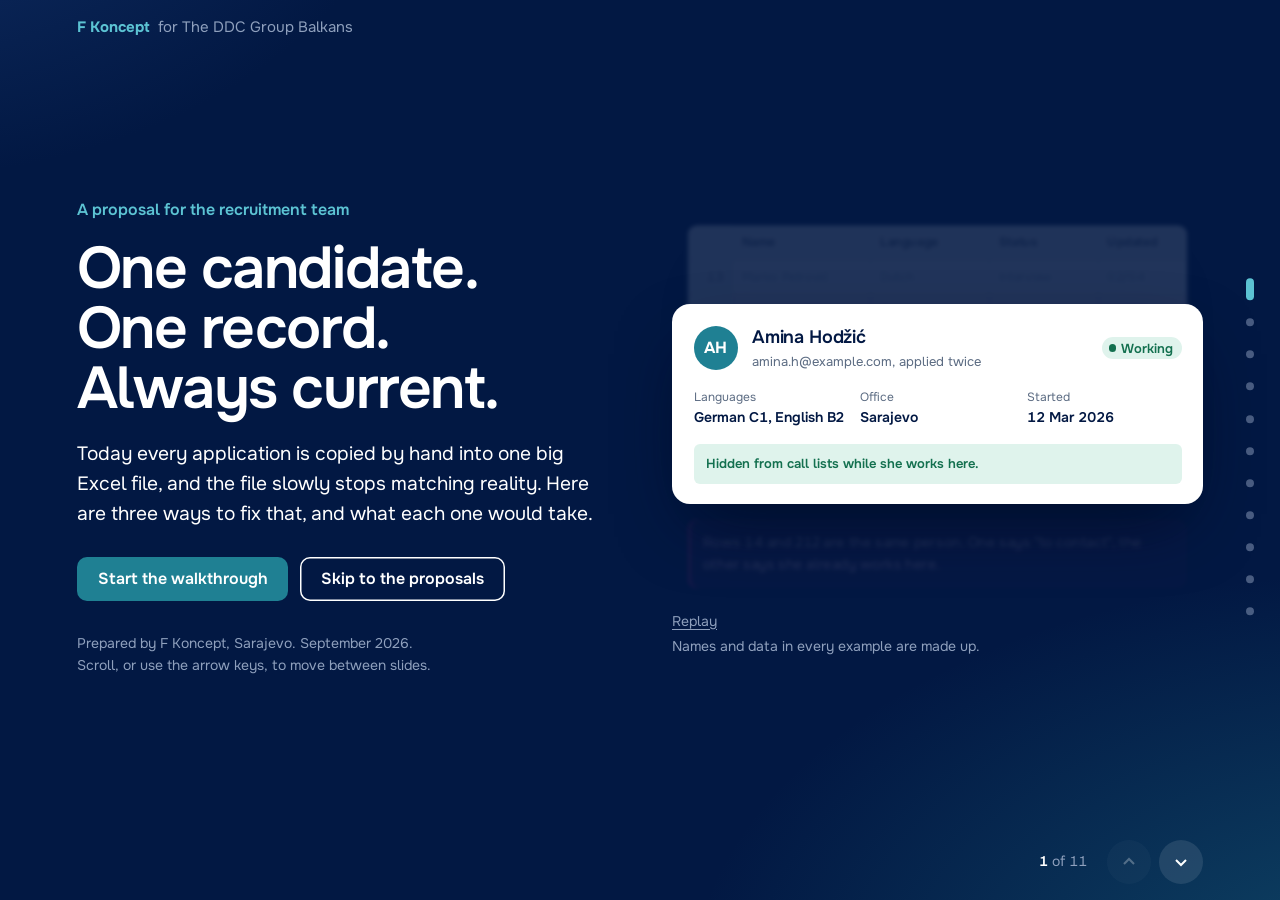
==== commit cfa20c10: "Show the WordPress dependency and data agreement, record the feasibility check Co-Authored-By: Claud" ====
--- a/site/index.html
+++ b/site/index.html
@@ -320,7 +320,7 @@
         <li style="--bar: var(--teal-light)"><div><h3>One candidate list</h3><p>Import the Excel, connect WordPress, then two weeks of using it side by side before Excel retires.</p></div><div class="when"><b>5 to 8 weeks</b>Medium to high</div></li>
         <li style="--bar: var(--lavender-light)"><div><h3>Talent pool and follow-ups</h3><p>Reminders, templates, shortlists and housekeeping on top of the list.</p></div><div class="when"><b>3 to 4 weeks</b>Medium</div></li>
       </ol>
-      <p class="deps">Each step is useful on its own, and you can stop after any of them. All effort figures are rough until we have seen your Excel and talked to whoever manages the website.</p>
+      <p class="deps">Each step is useful on its own, and you can stop after any of them. Steps 1 and 2 need permission to add a small plugin to the WordPress site. All effort figures are rough until we have seen your Excel and talked to whoever manages the website.</p>
     </div>
   </section>
 
@@ -336,7 +336,7 @@
             <li>Build what you choose from these mockups, adjusted to your real columns and statuses.</li>
             <li>Keep the careers site and the WP Job Openings plugin; candidates apply exactly as before.</li>
             <li>Import your existing Excel and show you likely duplicates to confirm, not merge them blindly.</li>
-            <li>With the recommended build, host candidate data in the EU and give access only to the people you name.</li>
+            <li>With the recommended build, host candidate data in the EU, give access only to the people you name, and sign a data processing agreement with you.</li>
             <li>Train you and hand over short written instructions.</li>
           </ul>
         </div>
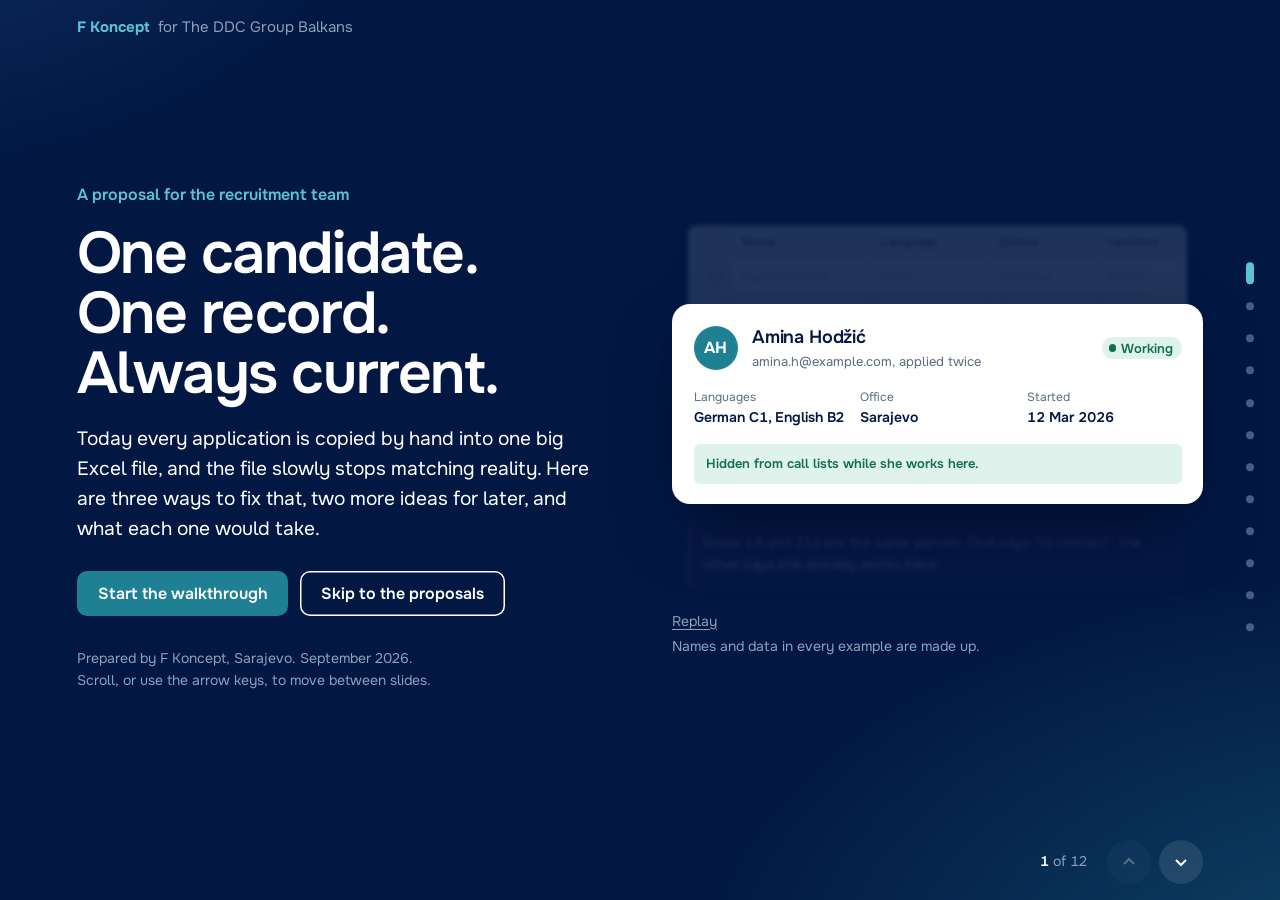
==== commit d0315ef2: "Add proposals 4 and 5: language check and from yes to first day Co-Authored-By: Claude Opus 5.5 (1M " ====
--- a/site/index.html
+++ b/site/index.html
@@ -31,7 +31,7 @@
       <div>
         <p class="kicker">A proposal for the recruitment team</p>
         <h1>One candidate. One record. Always current.</h1>
-        <p class="lede">Today every application is copied by hand into one big Excel file, and the file slowly stops matching reality. Here are three ways to fix that, and what each one would take.</p>
+        <p class="lede">Today every application is copied by hand into one big Excel file, and the file slowly stops matching reality. Here are three ways to fix that, two more ideas for later, and what each one would take.</p>
         <div class="actions">
           <a class="btn" href="#today">Start the walkthrough</a>
           <a class="btn ghost" href="#proposals">Skip to the proposals</a>
@@ -169,7 +169,7 @@
           <a class="btn small ext" href="ideas/talent-pool.html" target="_blank" rel="noopener">Open details</a>
         </article>
       </div>
-      <p class="deps">"Better applications" can start on its own. "Talent pool" builds on "One candidate list". Effort is a rough range and firms up after we see the real Excel columns.</p>
+      <p class="deps">"Better applications" can start on its own. "Talent pool" builds on "One candidate list". Two more options for later follow after proposal 3. Effort is a rough range and firms up after we see the real Excel columns.</p>
     </div>
   </section>
 
@@ -293,7 +293,47 @@
     </div>
   </section>
 
-  <!-- 8. Quick wins -->
+  <!-- 8. Two more, for later -->
+  <section class="slide" id="later" data-title="Two more, for later">
+    <div class="slide-inner">
+      <p class="kicker">Two more, for later</p>
+      <h2>Checking languages, and the days after a yes.</h2>
+      <div class="later">
+        <article class="proposal" style="--bar: var(--raspberry)">
+          <h3>Language check</h3>
+          <p>Candidates record short spoken answers and write one reply in the language of the role. A colleague who speaks it rates the level in about five minutes, and the result lands on the record.</p>
+          <div class="window" aria-label="Mockup of a language check review">
+            <div class="window-bar"><span class="dots"><i></i><i></i><i></i></span><span class="title">Review: Norwegian, candidate N-014</span><span class="sample">Sample</span></div>
+            <div class="window-body">
+              <div class="answer"><span class="play"></span><span class="wave" aria-hidden="true"><i style="height:37%"></i><i style="height:92%"></i><i style="height:28%"></i><i style="height:52%"></i><i style="height:35%"></i><i style="height:83%"></i><i style="height:77%"></i><i style="height:80%"></i><i style="height:68%"></i><i style="height:46%"></i><i style="height:32%"></i><i style="height:82%"></i><i style="height:23%"></i><i style="height:69%"></i><i style="height:75%"></i><i style="height:97%"></i><i style="height:20%"></i><i style="height:77%"></i><i style="height:54%"></i><i style="height:49%"></i><i style="height:95%"></i><i style="height:33%"></i><i style="height:60%"></i><i style="height:23%"></i><i style="height:22%"></i><i style="height:23%"></i><i style="height:89%"></i><i style="height:21%"></i><i style="height:68%"></i><i style="height:47%"></i><i style="height:74%"></i><i style="height:23%"></i><i style="height:87%"></i><i style="height:48%"></i></span><span class="dur">0:48</span></div>
+              <div class="levels" style="margin-top:.6rem"><span>Below B1</span><span>B1</span><span class="on">B2</span><span>C1</span><span>C2</span></div>
+            </div>
+          </div>
+          <p class="note-line">You probably test languages already. If so, we build around your test instead of replacing it.</p>
+          <div class="meta-row" style="margin:0 0 1rem"><span class="meter" data-level="2"><span class="bars"><i></i><i></i><i></i></span>Medium</span><span class="effort">Rough effort <b>3 to 4 weeks</b></span></div>
+          <a class="btn small ext" href="ideas/language-check.html" target="_blank" rel="noopener">Open details</a>
+        </article>
+        <article class="proposal" style="--bar: var(--teal-light)">
+          <h3>From yes to first day</h3>
+          <p>Each new hire gets a personal page: start date, what to bring, documents to upload and an "I'm coming" button. You see who is ready, and day one moves them to "Working", which fixes the "employed" versus "working" mix-up at the source.</p>
+          <div class="window" aria-label="Mockup of the first day board">
+            <div class="window-bar"><span class="dots"><i></i><i></i><i></i></span><span class="title">Starting Monday 5 October</span><span class="sample">Sample</span></div>
+            <div class="window-body">
+              <div class="tasks">
+                <div class="task"><span><b>6 of 8</b> ready: documents in, start confirmed</span><span class="chip working">Ready</span></div>
+                <div class="task"><span><b>2</b> still missing documents</span><span class="chip closed">Missing</span></div>
+              </div>
+            </div>
+          </div>
+          
+          <div class="meta-row" style="margin:0 0 1rem"><span class="meter" data-level="2"><span class="bars"><i></i><i></i><i></i></span>Medium</span><span class="effort">Rough effort <b>3 to 4 weeks</b>, best with proposal 1</span></div>
+          <a class="btn small ext" href="ideas/first-day.html" target="_blank" rel="noopener">Open details</a>
+        </article>
+      </div>
+    </div>
+  </section>
+
+  <!-- 9. Quick wins -->
   <section class="slide" id="more" data-title="Smaller ideas">
     <div class="slide-inner">
       <p class="kicker">Smaller ideas</p>
@@ -310,7 +350,7 @@
     </div>
   </section>
 
-  <!-- 9. Order -->
+  <!-- 10. Order -->
   <section class="slide" id="order" data-title="Suggested order">
     <div class="slide-inner">
       <p class="kicker">Suggested order</p>
@@ -320,11 +360,11 @@
         <li style="--bar: var(--teal-light)"><div><h3>One candidate list</h3><p>Import the Excel, connect WordPress, then two weeks of using it side by side before Excel retires.</p></div><div class="when"><b>5 to 8 weeks</b>Medium to high</div></li>
         <li style="--bar: var(--lavender-light)"><div><h3>Talent pool and follow-ups</h3><p>Reminders, templates, shortlists and housekeeping on top of the list.</p></div><div class="when"><b>3 to 4 weeks</b>Medium</div></li>
       </ol>
-      <p class="deps">Each step is useful on its own, and you can stop after any of them. Steps 1 and 2 need permission to add a small plugin to the WordPress site. All effort figures are rough until we have seen your Excel and talked to whoever manages the website.</p>
-    </div>
-  </section>
-
-  <!-- 10. Promises -->
+      <p class="deps">Each step is useful on its own, and you can stop after any of them. Steps 1 and 2 need permission to add a small plugin to the WordPress site. The language check and "from yes to first day" can be added at any point after step 2, each about 3 to 4 weeks. All effort figures are rough until we have seen your Excel and talked to whoever manages the website.</p>
+    </div>
+  </section>
+
+  <!-- 11. Promises -->
   <section class="slide" id="honest" data-title="What we promise">
     <div class="slide-inner">
       <p class="kicker">Straight answers</p>
@@ -354,7 +394,7 @@
     </div>
   </section>
 
-  <!-- 11. Next -->
+  <!-- 12. Next -->
   <section class="slide" id="next" data-title="Next step">
     <div class="slide-inner split even">
       <div>
@@ -366,7 +406,7 @@
       <div>
         <h3>What we'd like to ask</h3>
         <ol class="questions">
-          <li>Roughly how many applications arrive each month?</li>
+          <li>Roughly how many applications arrive each month, and where from: the website, MojPosao, LinkedIn, email?</li>
           <li>Who else edits the Excel?</li>
           <li>Who manages the WordPress site, and can we add a small plugin?</li>
           <li>Is WP Job Openings the free or the Pro version?</li>
@@ -374,6 +414,8 @@
           <li>Is there an HR or payroll system that knows who works here now?</li>
           <li>How long do you keep candidate data?</li>
           <li>Do you reach candidates by phone, email, WhatsApp or Viber?</li>
+          <li>How do you test languages today, and does any end client require a specific test?</li>
+          <li>Who handles documents and the first day after someone says yes?</li>
         </ol>
       </div>
     </div>
@@ -382,7 +424,7 @@
 </main>
 
 <footer class="pager">
-  <span class="count" aria-live="polite"><b id="cur">1</b> of <span id="tot">11</span></span>
+  <span class="count" aria-live="polite"><b id="cur">1</b> of <span id="tot">12</span></span>
   <span class="keys">
     <button type="button" id="prev" aria-label="Previous slide"><svg width="16" height="16" viewBox="0 0 16 16" aria-hidden="true"><path d="M3 10l5-5 5 5" fill="none" stroke="currentColor" stroke-width="2"/></svg></button>
     <button type="button" id="next" aria-label="Next slide"><svg width="16" height="16" viewBox="0 0 16 16" aria-hidden="true"><path d="M3 6l5 5 5-5" fill="none" stroke="currentColor" stroke-width="2"/></svg></button>
--- a/site/assets/styles.css
+++ b/site/assets/styles.css
@@ -576,3 +576,58 @@
 .form-mock label.new-field:not(.check) > .newtag { position: absolute; right: 0; top: 0; }
 .pager { justify-content: flex-end; gap: 1.25rem; }
 .demo > *, .two-col > *, .options > * { min-width: 0; }
+
+/* ---------- Proposals 4 and 5 ---------- */
+.later { display: grid; grid-template-columns: repeat(2, minmax(0, 1fr)); gap: 1.25rem; margin-top: 2rem; }
+.later .proposal .window { margin: .25rem 0 1rem; font-size: .8125rem; }
+.later .proposal .window-body { padding: .75rem; }
+.later .note-line { font-size: .875rem; color: var(--on-navy-3); margin: 0 0 1rem; }
+
+.phone {
+  width: 100%; max-width: 20rem; margin: 0 auto;
+  background: var(--panel); color: var(--ink);
+  border-radius: 28px; padding: .75rem;
+  box-shadow: 0 0 0 8px #0a1b3f, 0 24px 50px -20px rgba(2,24,67,.5);
+  font-size: .8125rem;
+}
+.phone .ph-top { display: flex; justify-content: space-between; color: var(--muted); font-size: .6875rem; padding: .1rem .4rem .6rem; }
+.phone .ph-body { background: var(--paper); border-radius: 18px; padding: 1rem; display: grid; gap: .75rem; }
+.phone h4 { margin: 0; font-size: 1rem; }
+.phone .step { font-size: .75rem; color: var(--muted); }
+.phone .prompt { background: var(--panel); border-radius: var(--radius-m); padding: .75rem; box-shadow: 0 0 0 1px var(--line); }
+.phone .prompt i { display: block; font-style: normal; color: var(--muted); font-size: .6875rem; margin-top: .35rem; }
+
+.answer { display: flex; align-items: center; gap: .6rem; background: var(--panel); border-radius: var(--radius-s); padding: .5rem .6rem; box-shadow: 0 0 0 1px var(--line); font-size: .75rem; }
+.answer .play { width: 26px; height: 26px; border-radius: 50%; background: var(--teal); flex: none; position: relative; }
+.answer .play::after { content: ""; position: absolute; left: 10px; top: 8px; border-style: solid; border-width: 5px 0 5px 8px; border-color: transparent transparent transparent #fff; }
+.wave { flex: 1; height: 22px; display: flex; align-items: center; gap: 2px; min-width: 0; overflow: hidden; }
+.wave i { flex: 1 0 2px; max-width: 3px; border-radius: 2px; background: #9fb3c8; }
+.answer .dur { color: var(--muted); font-variant-numeric: tabular-nums; }
+
+.rec { display: flex; align-items: center; justify-content: center; gap: .6rem; padding: .7rem; border-radius: 999px; background: var(--raspberry); color: #fff; font-weight: 600; }
+.rec::before { content: ""; width: 10px; height: 10px; border-radius: 50%; background: #fff; }
+
+.levels { display: flex; flex-wrap: wrap; gap: .35rem; }
+.levels span { border: 1px solid var(--line); background: var(--panel); border-radius: var(--radius-s); padding: .35rem .6rem; font-weight: 600; font-size: .8125rem; color: var(--ink-2); }
+.levels span.on { background: var(--teal); border-color: var(--teal); color: #fff; }
+
+.checklist { list-style: none; margin: 0; padding: 0; display: grid; gap: .4rem; }
+.checklist li { display: flex; align-items: center; gap: .55rem; background: var(--panel); border-radius: var(--radius-s); padding: .5rem .6rem; box-shadow: 0 0 0 1px var(--line); font-size: .8125rem; max-width: none; }
+.checklist li::before { content: ""; width: 1rem; height: 1rem; border-radius: 50%; flex: none; border: 1.5px solid #b8c3d1; }
+.checklist li.done::before { background: var(--green); border-color: var(--green); box-shadow: inset 0 0 0 3px #fff; }
+.checklist li.missing { color: #7d1850; }
+.checklist li.missing::before { border-color: var(--raspberry); }
+.checklist li .act { margin-left: auto; font-size: .75rem; font-weight: 600; color: var(--teal); }
+
+.cta-mock { display: block; text-align: center; padding: .7rem; border-radius: var(--radius-m); background: var(--teal); color: #fff; font-weight: 600; }
+.mini-bar { height: 6px; border-radius: 3px; background: #e3e8ef; overflow: hidden; width: 4.5rem; display: inline-block; vertical-align: middle; margin-right: .4rem; }
+.mini-bar i { display: block; height: 100%; background: var(--green); }
+.mini-bar.part i { background: var(--raspberry); }
+
+@media (max-width: 900px) {
+  .later { grid-template-columns: 1fr; }
+}
+.later .proposal { padding: 1.25rem 1.3rem; }
+.later .proposal h3 { margin-bottom: .4rem; }
+.later .meta-row { margin-top: 0; gap: .75rem 1.5rem; }
+.wave { gap: 3px; } .wave i { flex: 1 1 0; max-width: 5px; }
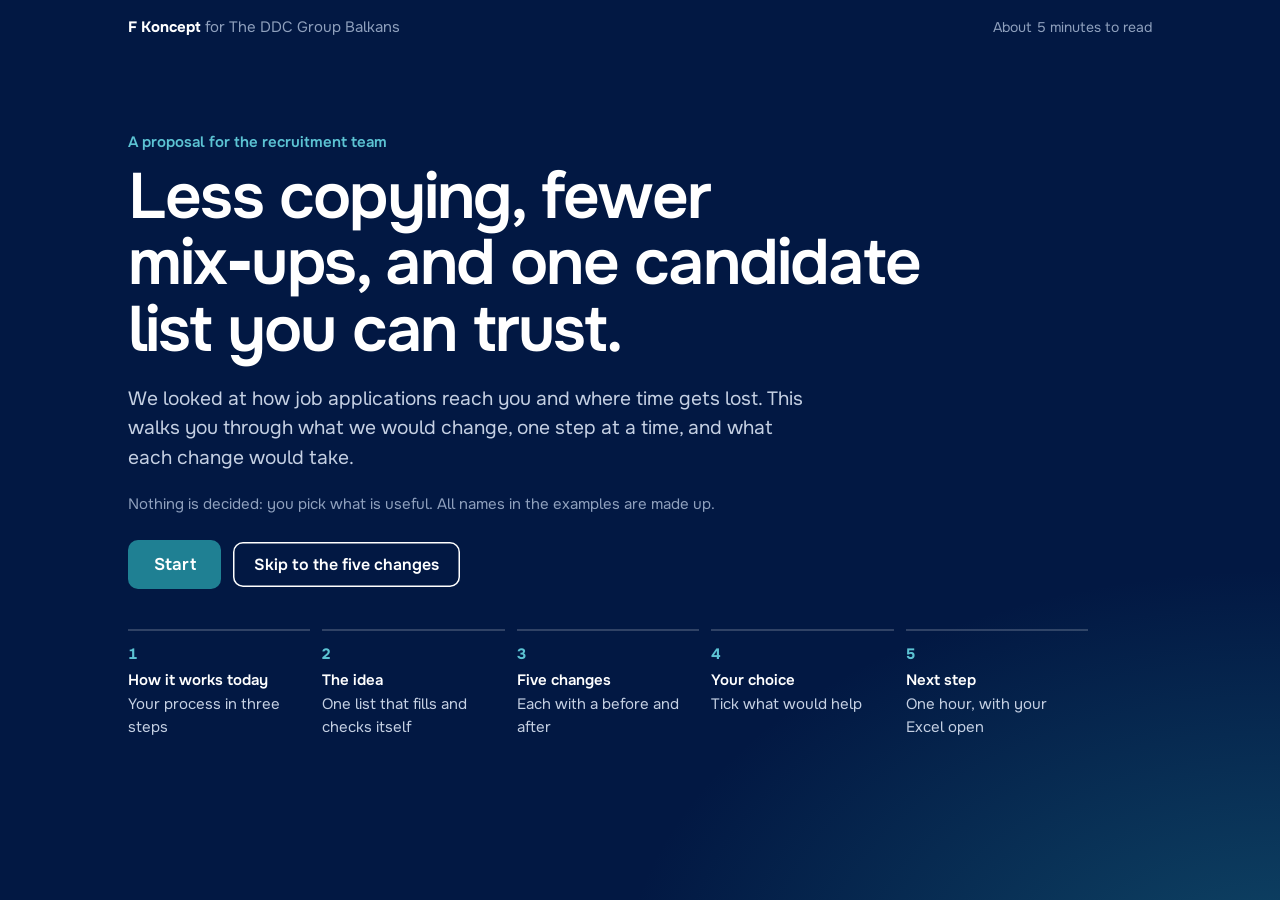
==== commit 56a7b2e2: "Redesign the proposal as a step-by-step walkthrough One idea per screen, each change with a before a" ====
--- a/site/index.html
+++ b/site/index.html
@@ -4,7 +4,7 @@
 <meta charset="utf-8">
 <meta name="viewport" content="width=device-width, initial-scale=1, viewport-fit=cover">
 <title>One Candidate, One Record | Proposal for The DDC Group Balkans</title>
-<meta name="description" content="Three proposals from F Koncept for the recruitment team at The DDC Group Balkans.">
+<meta name="description" content="A step-by-step proposal from F Koncept for the recruitment team at The DDC Group Balkans.">
 <meta name="robots" content="noindex, nofollow">
 <meta name="theme-color" content="#021843">
 <link rel="preconnect" href="https://fonts.googleapis.com">
@@ -12,425 +12,381 @@
 <link href="https://fonts.googleapis.com/css2?family=Onest:wght@400;500;600;700;800&display=swap" rel="stylesheet">
 <link rel="stylesheet" href="assets/styles.css">
 <link rel="icon" href="data:image/svg+xml,%3Csvg xmlns='http://www.w3.org/2000/svg' viewBox='0 0 32 32'%3E%3Crect width='32' height='32' rx='8' fill='%23021843'/%3E%3Ccircle cx='16' cy='16' r='7' fill='none' stroke='%231F8093' stroke-width='3'/%3E%3C/svg%3E">
+<noscript><style>.screen[hidden]{display:block!important}.w-nav,.chapters,.progress{display:none!important}.screen{margin-bottom:4rem}</style></noscript>
 </head>
-<body class="deck-page on-navy">
-
-<header class="brandbar">
-  <a class="wordmark" href="#start"><b>F Koncept</b><span>for The DDC Group Balkans</span></a>
+<body class="walk is-welcome">
+
+<header class="w-top">
+  <div class="w-wrap">
+    <div class="row">
+      <a class="w-brand" href="#start"><b>F Koncept</b> for The DDC Group Balkans</a>
+      <span class="w-time">About 5 minutes to read</span>
+    </div>
+    <nav aria-label="Chapters"><ol class="chapters" id="chapters"></ol></nav>
+  </div>
+  <div class="progress" aria-hidden="true"><i id="progress"></i></div>
 </header>
 
-<nav aria-label="Slides">
-  <ol class="rail" id="rail"></ol>
-</nav>
-
-<main class="deck" id="deck">
-
-  <!-- 1. Opening -->
-  <section class="slide" id="start" data-title="Start">
-    <div class="slide-inner split even">
-      <div>
-        <p class="kicker">A proposal for the recruitment team</p>
-        <h1>One candidate. One record. Always current.</h1>
-        <p class="lede">Today every application is copied by hand into one big Excel file, and the file slowly stops matching reality. Here are three ways to fix that, two more ideas for later, and what each one would take.</p>
-        <div class="actions">
-          <a class="btn" href="#today">Start the walkthrough</a>
-          <a class="btn ghost" href="#proposals">Skip to the proposals</a>
-        </div>
-        <p class="fine" style="margin-top:2rem">Prepared by F Koncept, Sarajevo. September 2026.<br>Scroll, or use the arrow keys, to move between slides.</p>
-      </div>
-
-      <div>
-        <div class="merge" id="merge">
-          <div class="sheet" aria-hidden="true">
-            <div class="sheet-head"><span></span><span>Name</span><span>Language</span><span>Status</span><span>Updated</span></div>
-            <div class="sheet-row ghost"><span>13</span><span>Marko Petrović</span><span>Dutch</span><span>Interview</span><span>02/04</span></div>
-            <div class="sheet-row clash"><span>14</span><span>Amina Hodžić</span><span>German</span><span class="st">To contact</span><span>11/02</span></div>
-            <div class="sheet-row ghost"><span>15</span><span>Lejla Begić</span><span>Italian</span><span>Rejected</span><span>14/02</span></div>
-            <div class="sheet-gap"></div>
-            <div class="sheet-row ghost"><span>211</span><span>Stefan Jovanović</span><span>French</span><span>Contacted</span><span>08/03</span></div>
-            <div class="sheet-row clash"><span>212</span><span>Amina Hodzic</span><span>German, English</span><span class="st">Working</span><span>12/03</span></div>
-            <div class="sheet-row ghost"><span>213</span><span>Emina Kovačević</span><span>Swedish</span><span>No answer</span><span>15/03</span></div>
-          </div>
-          <div class="clash-note" aria-hidden="true">
-            <span>Rows 14 and 212 are the same person. One says "to contact", the other says she already works here.</span>
-          </div>
-
-          <article class="record" aria-label="The same candidate as one record">
-            <div class="record-top">
-              <div class="avatar">AH</div>
-              <div>
-                <h3>Amina Hodžić</h3>
-                <div class="sub">amina.h@example.com, applied twice</div>
-              </div>
-              <span class="chip working">Working</span>
+<main class="stage" id="stage">
+
+  <!-- Welcome -->
+  <section class="screen" id="start" data-title="Start" data-ch="-1" tabindex="-1" aria-labelledby="h-start">
+    <div class="w-wrap">
+      <p class="w-kicker">A proposal for the recruitment team</p>
+      <h1 class="w-h1" id="h-start">Less copying, fewer mix&#8209;ups, and one candidate list you can trust.</h1>
+      <p class="w-lead">We looked at how job applications reach you and where time gets lost. This walks you through what we would change, one step at a time, and what each change would take.</p>
+      <p class="w-note">Nothing is decided: you pick what is useful. All names in the examples are made up.</p>
+      <div class="w-actions">
+        <button class="btn big" type="button" data-go="today">Start</button>
+        <button class="btn ghost" type="button" data-go="idea">Skip to the five changes</button>
+      </div>
+      <ol class="inside" aria-label="What's inside">
+        <li><b>How it works today</b>Your process in three steps</li>
+        <li><b>The idea</b>One list that fills and checks itself</li>
+        <li><b>Five changes</b>Each with a before and after</li>
+        <li><b>Your choice</b>Tick what would help</li>
+        <li><b>Next step</b>One hour, with your Excel open</li>
+      </ol>
+    </div>
+  </section>
+
+  <!-- Today -->
+  <section class="screen" id="today" data-title="How it works today" data-ch="0" tabindex="-1" aria-labelledby="h-today" hidden>
+    <div class="w-wrap w-read">
+      <p class="w-kicker">How it works today</p>
+      <h2 class="w-h2" id="h-today">Three steps, and two of them are done by hand.</h2>
+      <ol class="flow3">
+        <li><b>Someone applies</b><span>on the careers website</span></li>
+        <li class="hand"><b>You copy it into Excel</b><span>by hand, one by one</span></li>
+        <li class="hand"><b>You keep each status up to date</b><span>by hand, from memory</span></li>
+      </ol>
+      <p class="w-lead">Everything lives in one big file that nothing checks, so it slowly stops matching reality. For example:</p>
+      <ul class="issues">
+        <li>Someone who already works here is still marked "to contact".</li>
+        <li>Someone who left gets a call about a new job.</li>
+        <li>The same person is in the file twice, because they applied for two jobs.</li>
+      </ul>
+      <p class="w-note" style="margin-top:1rem">This is based on what we were told about your process. If yours is different, that is exactly what we want to hear.</p>
+    </div>
+  </section>
+
+  <!-- The idea -->
+  <section class="screen" id="idea" data-title="The idea" data-ch="1" tabindex="-1" aria-labelledby="h-idea" hidden>
+    <div class="w-wrap w-split">
+      <div>
+        <p class="w-kicker">The idea</p>
+        <h2 class="w-h2" id="h-idea">One list that fills itself and checks itself.</h2>
+        <p class="w-lead">Every application lands in one shared list on its own. Each person exists once, with their whole history, and the list warns you before you contact the wrong person.</p>
+        <p class="w-lead">Around that list we suggest five changes. Each one fixes one problem. You can take one, some, or all of them.</p>
+        <p class="w-note">Pick one to jump straight to it, or press Next to go through them in order.</p>
+      </div>
+      <ol class="five" id="five">
+        <li><button type="button" data-go="change-1"><span class="n">1</span><span><b>One candidate list</b><small>No more copying, no more duplicates</small></span><span class="size">Bigger job</span></button></li>
+        <li><button type="button" data-go="change-2"><span class="n">2</span><span><b>Better applications</b><small>Language, level and city without opening the CV</small></span><span class="size">Small job</span></button></li>
+        <li><button type="button" data-go="change-3"><span class="n">3</span><span><b>Talent pool and follow-ups</b><small>Nobody forgotten, past applicants found again</small></span><span class="size">Medium job</span></button></li>
+        <li><button type="button" data-go="change-4"><span class="n">4</span><span><b>Language check</b><small>Levels checked by your colleagues, without a call</small></span><span class="size">Medium job</span></button></li>
+        <li><button type="button" data-go="change-5"><span class="n">5</span><span><b>From yes to first day</b><small>Documents, start dates and day one in one place</small></span><span class="size">Medium job</span></button></li>
+      </ol>
+    </div>
+  </section>
+
+  <!-- Change 1 -->
+  <section class="screen" id="change-1" data-title="Change 1: One candidate list" data-ch="2" tabindex="-1" aria-labelledby="h-c1" hidden>
+    <div class="w-wrap w-split">
+      <div>
+        <p class="w-kicker">Change 1 of 5: One candidate list</p>
+        <h2 class="w-h2" id="h-c1">No more copying, and no more duplicates.</h2>
+        <p class="said">I copy every application into Excel, and the file keeps going out of date. Sometimes the same person is in there twice, with two different statuses.</p>
+        <dl class="pce">
+          <div><dt>What changes</dt><dd>Applications appear in one shared list on their own. When someone applies again, it is added to their existing record. People who work here, or asked not to be contacted, never appear in your call list.</dd></div>
+          <div><dt>What it takes</dt><dd><span class="meter" data-level="3"><span class="bars"><i></i><i></i><i></i></span>Bigger job</span> <span class="muted">about 5 to 8 weeks</span></dd></div>
+          <div><dt>What we need</dt><dd>Permission to add a small add-on to your careers website</dd></div>
+        </dl>
+        <details class="more"><summary>How does it work behind the scenes?</summary><div class="inner">
+          <p>A small add-on on the careers website (WordPress) sends each new application, CV included, to the list the moment it arrives. Candidates see no change.</p>
+          <p>Your existing Excel is imported once. Possible duplicates are shown side by side, and you decide which are the same person. Nothing is merged on our guess.</p>
+          <p>The list works in any browser, stores data in the EU, and you can download everything to Excel at any time.</p>
+        </div></details>
+        <div class="w-actions" style="margin-top:.5rem"><a class="btn light ext" href="ideas/one-candidate-list.html" target="_blank" rel="noopener">Try the working demo</a></div>
+      </div>
+      <div>
+        <div class="scene" data-scene>
+          <div class="scene-switch" role="group" aria-label="Show"><button type="button" data-pane="today" aria-pressed="true">Today</button><button type="button" data-pane="after" aria-pressed="false">With this change</button></div>
+          <div class="pane" data-pane="today">
+            <span class="cap">Today, in Excel</span>
+            <div class="sheet" role="img" aria-label="Two spreadsheet rows for the same person with different statuses">
+              <div class="sheet-row head"><span></span><span>Name</span><span>Language</span><span>Status</span></div>
+              <div class="sheet-row ghost"><span>13</span><span>Marko Petrović</span><span>Dutch</span><span>Interview</span></div>
+              <div class="sheet-row clash"><span>14</span><span>Amina Hodžić</span><span>German</span><span class="st">To contact</span></div>
+              <div class="sheet-row ghost"><span>15</span><span>Lejla Begić</span><span>Italian</span><span>Rejected</span></div>
+              <div class="sheet-row clash"><span>212</span><span>Amina Hodzic</span><span>German</span><span class="st">Working</span></div>
             </div>
-            <dl>
-              <div><dt>Languages</dt><dd>German C1, English B2</dd></div>
-              <div><dt>Office</dt><dd>Sarajevo</dd></div>
-              <div><dt>Started</dt><dd class="num">12 Mar 2026</dd></div>
-            </dl>
-            <div class="guard">Hidden from call lists while she works here.</div>
-          </article>
-        </div>
-        <button class="replay" id="replay" type="button">Replay</button>
-        <p class="fine">Names and data in every example are made up.</p>
-      </div>
-    </div>
-  </section>
-
-  <!-- 2. Today -->
-  <section class="slide" id="today" data-title="How it works today">
-    <div class="slide-inner">
-      <p class="kicker">How it works today</p>
-      <h2>Two steps run on their own. Three depend on one person's memory.</h2>
-      <ol class="flow">
-        <li><strong>A candidate applies</strong><span>On the careers site, through the WP Job Openings form.</span></li>
-        <li><strong>WordPress stores it</strong><span>Name, email, phone, bio and CV land in the site's admin.</span></li>
-        <li class="hand"><strong>Copied into Excel</strong><span>Each application is retyped or pasted into the big sheet.</span></li>
-        <li class="hand"><strong>Statuses updated</strong><span>Contacted, employed, working, not working: all edited by hand.</span></li>
-        <li class="hand"><strong>The sheet drifts</strong><span>Nothing checks it, so it slowly stops matching reality.</span></li>
-      </ol>
-      <div class="symptoms">
-        <div class="symptom"><b>Contacted, but already working</b>An older row still says "to contact" for someone who started last month.</div>
-        <div class="symptom"><b>Left, then contacted again</b>Someone quits, nobody updates the row, and they get a call about a new role.</div>
-        <div class="symptom"><b>One person, several rows</b>Applying for German support and then for B2B sales creates two separate people.</div>
-      </div>
-    </div>
-  </section>
-
-  <!-- 3. Findings -->
-  <section class="slide" id="findings" data-title="What we noticed">
-    <div class="slide-inner split">
-      <div>
-        <p class="kicker">What we noticed on the careers site</p>
-        <h2>The site works. A few details make the recruiter's job harder.</h2>
-        <p>We only looked at the public pages of balkans.theddcgroup.com. Nothing here needs a new website: each item is a small, contained fix.</p>
-      </div>
-      <div class="findings">
-        <article class="finding">
-          <div class="thumb poster" aria-hidden="true"><b>WE ARE</b><b>HIRING!</b><i></i><i></i><i></i><i style="width:70%"></i><i></i><i style="width:60%"></i></div>
-          <div>
-            <h3>Job ads are pictures</h3>
-            <p>Each ad is a single poster image with no text version. Google, screen readers and translation tools cannot read "German, minimum B2", duties or benefits.</p>
-          </div>
-        </article>
-        <article class="finding">
-          <div class="thumb mini-form" aria-hidden="true">Name<i></i>Phone<i></i>Language level<i class="missing"></i>City<i class="missing"></i></div>
-          <div>
-            <h3>The form asks for five things</h3>
-            <p>Name, email, phone, bio and CV. It does not ask which languages and at what level, which city, or when someone can start, so the list cannot be filtered by any of those.</p>
-          </div>
-        </article>
-        <article class="finding">
-          <div class="thumb typo" aria-hidden="true"><span><s>norvegian</s> language</span><span><s>Colarado</s></span><span>Metro <s>Manilla</s></span></div>
-          <div>
-            <h3>Small typos in public places</h3>
-            <p>The job filter lists "norvegian language", and the footer says "Colarado" and "Metro Manilla". Minutes to fix, but candidates notice.</p>
-          </div>
-        </article>
-      </div>
-    </div>
-  </section>
-
-  <!-- 4. Three proposals -->
-  <section class="slide" id="proposals" data-title="Three proposals">
-    <div class="slide-inner">
-      <p class="kicker">Three proposals</p>
-      <h2>One fix for the list, one for what goes into it, one for what comes out.</h2>
-      <div class="three">
-        <article class="proposal" style="--bar: var(--teal)">
-          <h3>One candidate list</h3>
-          <p>Applications flow from the website into one shared list automatically. One record per person, statuses with history, and guardrails against calling the wrong people.</p>
-          <dl class="facts">
-            <div><dt>Difficulty</dt><dd><span class="meter" data-level="3"><span class="bars"><i></i><i></i><i></i></span>Medium to high</span></dd></div>
-            <div><dt>Rough effort</dt><dd>5 to 8 weeks</dd></div>
-            <div><dt>Fixes</dt><dd>The Excel problem</dd></div>
-          </dl>
-          <a class="btn small ext" href="ideas/one-candidate-list.html" target="_blank" rel="noopener">Open details</a>
-        </article>
-        <article class="proposal" style="--bar: var(--green)">
-          <h3>Better applications</h3>
-          <p>A few more questions on the form, job ads as real text, and an automatic "we received your application" email in reply.</p>
-          <dl class="facts">
-            <div><dt>Difficulty</dt><dd><span class="meter" data-level="1"><span class="bars"><i></i><i></i><i></i></span>Low</span></dd></div>
-            <div><dt>Rough effort</dt><dd>1 to 2 weeks</dd></div>
-            <div><dt>Fixes</dt><dd>Missing information</dd></div>
-          </dl>
-          <a class="btn small ext" href="ideas/better-applications.html" target="_blank" rel="noopener">Open details</a>
-        </article>
-        <article class="proposal" style="--bar: var(--lavender)">
-          <h3>Talent pool and follow-ups</h3>
-          <p>Reminders so nobody is forgotten, ready-made messages, and a shortlist of past applicants whenever a new role opens.</p>
-          <dl class="facts">
-            <div><dt>Difficulty</dt><dd><span class="meter" data-level="2"><span class="bars"><i></i><i></i><i></i></span>Medium</span></dd></div>
-            <div><dt>Rough effort</dt><dd>3 to 4 weeks</dd></div>
-            <div><dt>Fixes</dt><dd>Lost follow-ups</dd></div>
-          </dl>
-          <a class="btn small ext" href="ideas/talent-pool.html" target="_blank" rel="noopener">Open details</a>
-        </article>
-      </div>
-      <p class="deps">"Better applications" can start on its own. "Talent pool" builds on "One candidate list". Two more options for later follow after proposal 3. Effort is a rough range and firms up after we see the real Excel columns.</p>
-    </div>
-  </section>
-
-  <!-- 5. Proposal 1 -->
-  <section class="slide" id="p1" data-title="One candidate list">
-    <div class="slide-inner split">
-      <div style="--bar: var(--teal-light)">
-        <p class="kicker">Proposal 1</p>
-        <h2>One candidate list</h2>
-        <p class="lede">Every application arrives on its own. Every person exists once. Every status change shows who made it and when.</p>
-        <ul class="points">
-          <li><b>No more copying.</b> New applications appear in the list within minutes of being sent.</li>
-          <li><b>One record per person.</b> A second application from the same email or phone is added to the existing record, not a new row.</li>
-          <li><b>Guardrails.</b> People marked working or do-not-contact never show up in "to contact" lists.</li>
-          <li><b>Your Excel comes with you.</b> We import it, and you confirm the likely duplicates we find.</li>
-        </ul>
-        <div class="meta-row">
-          <span class="meter" data-level="3"><span class="bars"><i></i><i></i><i></i></span>Medium to high</span>
-          <span class="effort">Rough effort <b>5 to 8 weeks</b></span>
-        </div>
-        <div class="actions"><a class="btn ext" href="ideas/one-candidate-list.html" target="_blank" rel="noopener">Try the demo and read more</a></div>
-      </div>
-      <div class="window" aria-label="Mockup of the candidate list">
-        <div class="window-bar"><span class="dots"><i></i><i></i><i></i></span><span class="title">Candidates</span><span class="sample">Sample data</span></div>
-        <div class="window-body">
-          <div class="mock-toolbar">
-            <span class="mock-search">Search name, email or phone</span>
-            <span class="filter-pill on">German</span><span class="filter-pill">Sarajevo</span><span class="filter-pill">To contact</span>
-          </div>
-          <div class="alert warn"><span><b>Already in your list.</b> Amina Hodžić applied again today. She has worked here since 12 Mar 2026, so she was not added to "to contact".</span></div>
-          <div class="table-wrap">
-            <table class="list">
-              <thead><tr><th>Candidate</th><th>Languages</th><th>City</th><th>Status</th></tr></thead>
-              <tbody>
-                <tr><td class="who">Tarik Hadžić<span class="sub">Applied 21 Sep</span></td><td>German C1</td><td>Sarajevo</td><td><span class="chip new">New</span></td></tr>
-                <tr><td class="who">Jelena Marković<span class="sub">Applied 19 Sep</span></td><td>German B2, English C1</td><td>Belgrade</td><td><span class="chip progress">Interview</span></td></tr>
-                <tr><td class="who">Selma Mujić<span class="sub">Applied 12 Sep</span></td><td>German B2</td><td>Sarajevo</td><td><span class="chip progress">Contacted</span></td></tr>
-                <tr><td class="who">Amina Hodžić<span class="sub">2 applications</span></td><td>German C1, English B2</td><td>Sarajevo</td><td><span class="chip working">Working</span></td></tr>
-                <tr><td class="who">Nikola Ilić<span class="sub">Left 30 Jun</span></td><td>German B2</td><td>Belgrade</td><td><span class="chip closed">Left</span></td></tr>
-              </tbody>
-            </table>
-          </div>
-        </div>
-      </div>
-    </div>
-  </section>
-
-  <!-- 6. Proposal 2 -->
-  <section class="slide" id="p2" data-title="Better applications">
-    <div class="slide-inner split">
-      <div style="--bar: var(--green-light)">
-        <p class="kicker">Proposal 2</p>
-        <h2>Better applications</h2>
-        <p class="lede">Ask for what you filter by, write ads that can be read, and answer every applicant straight away.</p>
-        <ul class="points">
-          <li><b>Four new form fields.</b> Languages with level, preferred city, earliest start date, and consent to be kept on file for future roles.</li>
-          <li><b>Job ads as real text.</b> Your poster stays as the picture; the requirements, duties and benefits become readable text underneath.</li>
-          <li><b>Correct job data for Google.</b> The job details the site already sends to Google get the real ad text instead of an image tag.</li>
-          <li><b>Automatic confirmation email</b> telling the candidate what happens next.</li>
-        </ul>
-        <div class="meta-row">
-          <span class="meter" data-level="1"><span class="bars"><i></i><i></i><i></i></span>Low</span>
-          <span class="effort">Rough effort <b>1 to 2 weeks</b></span>
-        </div>
-        <div class="actions"><a class="btn ext" href="ideas/better-applications.html" target="_blank" rel="noopener">See the new form and ad</a></div>
-      </div>
-      <div class="window" aria-label="Mockup of the improved application form">
-        <div class="window-bar"><span class="dots"><i></i><i></i><i></i></span><span class="title">Apply: German language, Customer Support Agent</span></div>
-        <div class="window-body">
-          <div class="form-mock">
-            <div class="grid2">
-              <label>Full name<span class="input">Tarik Hadžić</span></label>
-              <label>Email<span class="input">tarik.h@example.com</span></label>
+            <p class="scene-hint">Rows 14 and 212 are the same person, with two different answers.</p>
+          </div>
+          <div class="pane" data-pane="after" hidden>
+            <span class="cap">With the new list</span>
+            <div class="alert warn"><span><b>Already in your list.</b> Amina Hodžić applied again today. She has worked here since March, so she was not added to "to contact".</span></div>
+            <div class="person"><span class="avatar">AH</span><span><b>Amina Hodžić</b><br><span class="muted">German C1, applied twice</span></span><span class="chip working">Working</span></div>
+          </div>
+        </div>
+        <p class="scene-hint">Flip between "Today" and "With this change" to see the difference.</p>
+      </div>
+    </div>
+  </section>
+
+  <!-- Change 2 -->
+  <section class="screen" id="change-2" data-title="Change 2: Better applications" data-ch="2" tabindex="-1" aria-labelledby="h-c2" hidden>
+    <div class="w-wrap w-split">
+      <div>
+        <p class="w-kicker">Change 2 of 5: Better applications</p>
+        <h2 class="w-h2" id="h-c2">Know someone's language, level and city without opening their CV.</h2>
+        <p class="said">I have to open every CV to find out which language someone speaks, how well, and which city they want.</p>
+        <dl class="pce">
+          <div><dt>What changes</dt><dd>The form asks four more short questions: languages and level, preferred city, start date, and whether they want to stay on file for other jobs. Every applicant also gets a short "we received your application" email.</dd></div>
+          <div><dt>What it takes</dt><dd><span class="meter" data-level="1"><span class="bars"><i></i><i></i><i></i></span>Small job</span> <span class="muted">about 1 to 2 weeks</span></dd></div>
+          <div><dt>What we need</dt><dd>Access to your careers website</dd></div>
+        </dl>
+        <details class="more"><summary>What we noticed on your careers website</summary><div class="inner">
+          <p>Each job ad is one poster image. Phones, translation tools and Google cannot read the text inside it, including "German, minimum B2". We would add the same text under the poster, which stays.</p>
+          <p>The job filter says "norvegian language", and the footer has "Colarado" and "Metro Manilla". We would fix those too.</p>
+        </div></details>
+        <details class="more"><summary>How does it work behind the scenes?</summary><div class="inner">
+          <p>Your job plugin (WP Job Openings) already supports extra form fields and an automatic reply in its free version. Nothing to buy; we set it up and write the wording with you.</p>
+        </div></details>
+        <div class="w-actions" style="margin-top:.5rem"><a class="btn light ext" href="ideas/better-applications.html" target="_blank" rel="noopener">See the new form and ad</a></div>
+      </div>
+      <div>
+        <div class="scene" data-scene>
+          <div class="scene-switch" role="group" aria-label="Show"><button type="button" data-pane="today" aria-pressed="true">Today</button><button type="button" data-pane="after" aria-pressed="false">With this change</button></div>
+          <div class="pane" data-pane="today">
+            <span class="cap">Today's form</span>
+            <div class="form-mock" style="padding:0">
+              <div class="grid2"><label>Full name<span class="input">Tarik Hadžić</span></label><label>Email<span class="input">tarik.h@example.com</span></label></div>
+              <div class="grid2"><label>Phone<span class="input">+387 61 ••• 222</span></label><label>CV<span class="input">cv.pdf</span></label></div>
+              <label>Bio<span class="input">Two years in customer support...</span></label>
             </div>
-            <label class="new-field">Languages and level <span class="newtag">New</span><span class="input"><span class="tag">German C1</span><span class="tag">English B2</span></span></label>
-            <div class="grid2">
-              <label class="new-field">Preferred city <span class="newtag">New</span><span class="input">Sarajevo</span></label>
-              <label class="new-field">Can start from <span class="newtag">New</span><span class="input num">1 Oct 2026</span></label>
+            <p class="scene-hint">Language, level and city: somewhere inside the CV.</p>
+          </div>
+          <div class="pane" data-pane="after" hidden>
+            <span class="cap">The new form, and what you can do with it</span>
+            <div class="form-mock" style="padding:0">
+              <label class="new-field">Languages and level <span class="newtag">New</span><span class="input"><span class="tag">German C1</span><span class="tag">English B2</span></span></label>
+              <div class="grid2"><label class="new-field">City <span class="newtag">New</span><span class="input">Sarajevo</span></label><label class="new-field">Can start <span class="newtag">New</span><span class="input">1 Oct</span></label></div>
             </div>
-            <label class="check new-field"><span class="box"></span><span>Keep my application on file for other roles for 12 months. <span class="newtag">New</span></span></label>
-          </div>
-        </div>
-      </div>
-    </div>
-  </section>
-
-  <!-- 7. Proposal 3 -->
-  <section class="slide" id="p3" data-title="Talent pool">
-    <div class="slide-inner split">
-      <div style="--bar: var(--lavender-light)">
-        <p class="kicker">Proposal 3</p>
-        <h2>Talent pool and follow-ups</h2>
-        <p class="lede">The list tells you who needs a call today, and who to call first when a new language opens up.</p>
-        <ul class="points">
-          <li><b>Reminders.</b> "Contacted 7 days ago, no answer yet" appears on its own, so nobody is forgotten.</li>
-          <li><b>Ready-made messages.</b> Invite, reminder, rejection and "we'll keep you in mind", filled in with the person's name and role.</li>
-          <li><b>Shortlist for new roles.</b> Opening a Dutch role shows past Dutch-speaking applicants who can be contacted again.</li>
-          <li><b>Housekeeping.</b> A monthly list of records past your retention period, ready to delete or renew.</li>
-        </ul>
-        <div class="meta-row">
-          <span class="meter" data-level="2"><span class="bars"><i></i><i></i><i></i></span>Medium</span>
-          <span class="effort">Rough effort <b>3 to 4 weeks</b>, after proposal 1</span>
-        </div>
-        <div class="actions"><a class="btn ext" href="ideas/talent-pool.html" target="_blank" rel="noopener">See how it works</a></div>
-      </div>
-      <div class="window" aria-label="Mockup of the follow-up view">
-        <div class="window-bar"><span class="dots"><i></i><i></i><i></i></span><span class="title">Today</span><span class="sample">Sample data</span></div>
-        <div class="window-body">
-          <div class="tasks">
-            <div class="task"><span class="box"></span><span><b>Selma Mujić</b> contacted 7 days ago, no answer</span><span class="when">Follow up</span></div>
-            <div class="task"><span class="box"></span><span><b>Jelena Marković</b> interview tomorrow at 10:00</span><span class="when">Reminder</span></div>
-            <div class="task"><span class="box"></span><span><b>Tarik Hadžić</b> new application, not opened yet</span><span class="when">2 days</span></div>
-          </div>
-          <div class="match-card">
-            <h4>New role: Dutch language, Customer Support Agent</h4>
-            <p>6 past applicants speak Dutch B2 or higher, are not working here, and agreed to be kept on file.</p>
-            <div class="stack"><span style="background:#1f8093">MP</span><span style="background:#827493">LB</span><span style="background:#20a47a">AN</span><span style="background:#13336b">DO</span><span style="background:#c02a7e">+2</span></div>
-          </div>
-        </div>
-      </div>
-    </div>
-  </section>
-
-  <!-- 8. Two more, for later -->
-  <section class="slide" id="later" data-title="Two more, for later">
-    <div class="slide-inner">
-      <p class="kicker">Two more, for later</p>
-      <h2>Checking languages, and the days after a yes.</h2>
-      <div class="later">
-        <article class="proposal" style="--bar: var(--raspberry)">
-          <h3>Language check</h3>
-          <p>Candidates record short spoken answers and write one reply in the language of the role. A colleague who speaks it rates the level in about five minutes, and the result lands on the record.</p>
-          <div class="window" aria-label="Mockup of a language check review">
-            <div class="window-bar"><span class="dots"><i></i><i></i><i></i></span><span class="title">Review: Norwegian, candidate N-014</span><span class="sample">Sample</span></div>
-            <div class="window-body">
-              <div class="answer"><span class="play"></span><span class="wave" aria-hidden="true"><i style="height:37%"></i><i style="height:92%"></i><i style="height:28%"></i><i style="height:52%"></i><i style="height:35%"></i><i style="height:83%"></i><i style="height:77%"></i><i style="height:80%"></i><i style="height:68%"></i><i style="height:46%"></i><i style="height:32%"></i><i style="height:82%"></i><i style="height:23%"></i><i style="height:69%"></i><i style="height:75%"></i><i style="height:97%"></i><i style="height:20%"></i><i style="height:77%"></i><i style="height:54%"></i><i style="height:49%"></i><i style="height:95%"></i><i style="height:33%"></i><i style="height:60%"></i><i style="height:23%"></i><i style="height:22%"></i><i style="height:23%"></i><i style="height:89%"></i><i style="height:21%"></i><i style="height:68%"></i><i style="height:47%"></i><i style="height:74%"></i><i style="height:23%"></i><i style="height:87%"></i><i style="height:48%"></i></span><span class="dur">0:48</span></div>
-              <div class="levels" style="margin-top:.6rem"><span>Below B1</span><span>B1</span><span class="on">B2</span><span>C1</span><span>C2</span></div>
+            <div class="alert ok" style="margin:.9rem 0 0"><span><b>One filter:</b> German, B2 or better, Sarajevo. 5 people.</span></div>
+          </div>
+        </div>
+        <p class="scene-hint">Flip between "Today" and "With this change" to see the difference.</p>
+      </div>
+    </div>
+  </section>
+
+  <!-- Change 3 -->
+  <section class="screen" id="change-3" data-title="Change 3: Talent pool and follow-ups" data-ch="2" tabindex="-1" aria-labelledby="h-c3" hidden>
+    <div class="w-wrap w-split">
+      <div>
+        <p class="w-kicker">Change 3 of 5: Talent pool and follow-ups</p>
+        <h2 class="w-h2" id="h-c3">Nobody forgotten, and past applicants found again.</h2>
+        <p class="said">I lose track of who I still need to call back. And when a new role opens, I start from zero, even though good people applied before.</p>
+        <dl class="pce">
+          <div><dt>What changes</dt><dd>A short list every morning: who is waiting, who did not answer, who has an interview. Ready-made messages, filled in with their name. When a new role opens, the list shows past applicants who fit and agreed to stay on file.</dd></div>
+          <div><dt>What it takes</dt><dd><span class="meter" data-level="2"><span class="bars"><i></i><i></i><i></i></span>Medium job</span> <span class="muted">about 3 to 4 weeks</span></dd></div>
+          <div><dt>What we need</dt><dd>Change 1 first, because this builds on the list</dd></div>
+        </dl>
+        <details class="more"><summary>How does it work behind the scenes?</summary><div class="inner">
+          <p>Messages open in your own email, already filled in, or are copied for WhatsApp or Viber. Sending straight from a DDC address is possible too, with a short setup by whoever manages your email.</p>
+          <p>Once a month the list also shows records past the retention period you set, and a short summary of applications and hires per language.</p>
+        </div></details>
+        <div class="w-actions" style="margin-top:.5rem"><a class="btn light ext" href="ideas/talent-pool.html" target="_blank" rel="noopener">Open the full details</a></div>
+      </div>
+      <div>
+        <div class="scene" data-scene>
+          <div class="scene-switch" role="group" aria-label="Show"><button type="button" data-pane="today" aria-pressed="true">Today</button><button type="button" data-pane="after" aria-pressed="false">With this change</button></div>
+          <div class="pane" data-pane="today">
+            <span class="cap">Today, in your head and in notes</span>
+            <ul class="chain">
+              <li>Selma: called last week, no answer. Try again, but when?</li>
+              <li>Offer sent to Stefan: did he ever reply?</li>
+              <li>New Dutch role: search old emails and the Excel for Dutch speakers</li>
+            </ul>
+          </div>
+          <div class="pane" data-pane="after" hidden>
+            <span class="cap">Every morning, in the list</span>
+            <div class="tasks">
+              <div class="task" style="box-shadow:0 0 0 1px var(--line)"><span class="box"></span><span><b>Selma Mujić</b> no answer for 7 days</span><span class="when">Follow up</span></div>
+              <div class="task" style="box-shadow:0 0 0 1px var(--line)"><span class="box"></span><span><b>Stefan Jovanović</b> offer, no reply yet</span><span class="when">Check today</span></div>
             </div>
-          </div>
-          <p class="note-line">You probably test languages already. If so, we build around your test instead of replacing it.</p>
-          <div class="meta-row" style="margin:0 0 1rem"><span class="meter" data-level="2"><span class="bars"><i></i><i></i><i></i></span>Medium</span><span class="effort">Rough effort <b>3 to 4 weeks</b></span></div>
-          <a class="btn small ext" href="ideas/language-check.html" target="_blank" rel="noopener">Open details</a>
-        </article>
-        <article class="proposal" style="--bar: var(--teal-light)">
-          <h3>From yes to first day</h3>
-          <p>Each new hire gets a personal page: start date, what to bring, documents to upload and an "I'm coming" button. You see who is ready, and day one moves them to "Working", which fixes the "employed" versus "working" mix-up at the source.</p>
-          <div class="window" aria-label="Mockup of the first day board">
-            <div class="window-bar"><span class="dots"><i></i><i></i><i></i></span><span class="title">Starting Monday 5 October</span><span class="sample">Sample</span></div>
-            <div class="window-body">
-              <div class="tasks">
-                <div class="task"><span><b>6 of 8</b> ready: documents in, start confirmed</span><span class="chip working">Ready</span></div>
-                <div class="task"><span><b>2</b> still missing documents</span><span class="chip closed">Missing</span></div>
-              </div>
-            </div>
-          </div>
-          
-          <div class="meta-row" style="margin:0 0 1rem"><span class="meter" data-level="2"><span class="bars"><i></i><i></i><i></i></span>Medium</span><span class="effort">Rough effort <b>3 to 4 weeks</b>, best with proposal 1</span></div>
-          <a class="btn small ext" href="ideas/first-day.html" target="_blank" rel="noopener">Open details</a>
-        </article>
-      </div>
-    </div>
-  </section>
-
-  <!-- 9. Quick wins -->
-  <section class="slide" id="more" data-title="Smaller ideas">
-    <div class="slide-inner">
-      <p class="kicker">Smaller ideas</p>
-      <h2>Things worth doing alongside, each small on its own.</h2>
-      <div class="wins">
-        <div class="win"><h3>Site tidy-up</h3><span class="meter" data-level="1"><span class="bars"><i></i><i></i><i></i></span>Low</span><p>Fix the typos, make the job category names consistent, add alt text to the ad images.</p></div>
-        <div class="win"><h3>Interview booking link</h3><span class="meter" data-level="1"><span class="bars"><i></i><i></i><i></i></span>Low</span><p>Candidates pick a free slot themselves, using Microsoft Bookings or a similar tool you may already have.</p></div>
-        <div class="win"><h3>"Know someone?" referral page</h3><span class="meter" data-level="1"><span class="bars"><i></i><i></i><i></i></span>Low</span><p>A simple page your team can share when a hard language like Norwegian or Czech is open.</p></div>
-        <div class="win"><h3>Chat buttons on each record</h3><span class="meter" data-level="1"><span class="bars"><i></i><i></i><i></i></span>Low</span><p>One click opens WhatsApp or Viber with the number filled in. Part of proposal 1 at no extra effort.</p></div>
-        <div class="win"><h3>"What happens after you apply" page</h3><span class="meter" data-level="1"><span class="bars"><i></i><i></i><i></i></span>Low</span><p>The steps, rough timings and what to prepare, linked from every ad. Fewer "any news?" calls.</p></div>
-        <div class="win"><h3>"Life at DDC" careers content</h3><span class="meter" data-level="2"><span class="bars"><i></i><i></i><i></i></span>Medium</span><p>Real people, the office and a day in each role on the careers page. This is F Koncept's core work.</p></div>
-      </div>
-      <div class="actions"><a class="btn small ext" href="ideas/smaller-ideas.html" target="_blank" rel="noopener">Read the details</a></div>
-    </div>
-  </section>
-
-  <!-- 10. Order -->
-  <section class="slide" id="order" data-title="Suggested order">
-    <div class="slide-inner">
-      <p class="kicker">Suggested order</p>
-      <h2>Start small, so the new list is filled with better data from day one.</h2>
-      <ol class="road">
-        <li style="--bar: var(--green-light)"><div><h3>Better applications</h3><p>New form fields, text job ads, confirmation email, site tidy-up.</p></div><div class="when"><b>1 to 2 weeks</b>Low</div></li>
-        <li style="--bar: var(--teal-light)"><div><h3>One candidate list</h3><p>Import the Excel, connect WordPress, then two weeks of using it side by side before Excel retires.</p></div><div class="when"><b>5 to 8 weeks</b>Medium to high</div></li>
-        <li style="--bar: var(--lavender-light)"><div><h3>Talent pool and follow-ups</h3><p>Reminders, templates, shortlists and housekeeping on top of the list.</p></div><div class="when"><b>3 to 4 weeks</b>Medium</div></li>
-      </ol>
-      <p class="deps">Each step is useful on its own, and you can stop after any of them. Steps 1 and 2 need permission to add a small plugin to the WordPress site. The language check and "from yes to first day" can be added at any point after step 2, each about 3 to 4 weeks. All effort figures are rough until we have seen your Excel and talked to whoever manages the website.</p>
-    </div>
-  </section>
-
-  <!-- 11. Promises -->
-  <section class="slide" id="honest" data-title="What we promise">
-    <div class="slide-inner">
-      <p class="kicker">Straight answers</p>
-      <h2>What we promise, and what we don't.</h2>
-      <div class="promise-cols">
-        <div style="--c: var(--green-light)">
+            <div class="alert info" style="margin:.75rem 0 0"><span><b>New role: Dutch support.</b> 6 past applicants speak Dutch B2 or better and agreed to stay on file.</span></div>
+          </div>
+        </div>
+        <p class="scene-hint">Flip between "Today" and "With this change" to see the difference.</p>
+      </div>
+    </div>
+  </section>
+
+  <!-- Change 4 -->
+  <section class="screen" id="change-4" data-title="Change 4: Language check" data-ch="2" tabindex="-1" aria-labelledby="h-c4" hidden>
+    <div class="w-wrap w-split">
+      <div>
+        <p class="w-kicker">Change 4 of 5: Language check</p>
+        <h2 class="w-h2" id="h-c4">Language levels checked by your own colleagues, without arranging a call.</h2>
+        <p class="said">I can't judge Norwegian or Czech myself, so for every candidate I have to find a colleague and a time that suits everyone.</p>
+        <div class="alert info"><span><b>You probably already have a test.</b> If so, tell us how it works: we would build around it rather than replace it.</span></div>
+        <dl class="pce">
+          <div><dt>What changes</dt><dd>The candidate records two or three short spoken answers and writes one short reply, on their phone, in about ten minutes. A colleague who speaks the language listens when it suits them and picks a level. The result appears on the candidate's record.</dd></div>
+          <div><dt>What it takes</dt><dd><span class="meter" data-level="2"><span class="bars"><i></i><i></i><i></i></span>Medium job</span> <span class="muted">about 3 to 4 weeks</span></dd></div>
+          <div><dt>What we need</dt><dd>Colleagues who speak each language, to adapt the questions and do the reviews</dd></div>
+        </dl>
+        <details class="more"><summary>What it is not</summary><div class="inner">
+          <p>No software decides the level: a person always does. It is an internal check, not a certificate. Reviewers see a candidate code instead of a name, and recordings are deleted after the decision.</p>
+        </div></details>
+        <div class="w-actions" style="margin-top:.5rem"><a class="btn light ext" href="ideas/language-check.html" target="_blank" rel="noopener">Open the full details</a></div>
+      </div>
+      <div>
+        <div class="scene" data-scene>
+          <div class="scene-switch" role="group" aria-label="Show"><button type="button" data-pane="today" aria-pressed="true">Today</button><button type="button" data-pane="after" aria-pressed="false">With this change</button></div>
+          <div class="pane" data-pane="today">
+            <span class="cap">Today, for one Norwegian candidate</span>
+            <ul class="chain">
+              <li>Find a colleague who speaks Norwegian</li>
+              <li>Find a time that suits their shift and the candidate</li>
+              <li>Phone call, then write the result down</li>
+            </ul>
+          </div>
+          <div class="pane" data-pane="after" hidden>
+            <span class="cap">With the language check</span>
+            <div class="answer"><span class="play"></span><span class="wave" aria-hidden="true"><i style="height:62%"></i><i style="height:88%"></i><i style="height:41%"></i><i style="height:95%"></i><i style="height:70%"></i><i style="height:33%"></i><i style="height:80%"></i><i style="height:56%"></i><i style="height:92%"></i><i style="height:47%"></i><i style="height:74%"></i><i style="height:28%"></i><i style="height:85%"></i><i style="height:60%"></i><i style="height:38%"></i><i style="height:90%"></i><i style="height:52%"></i><i style="height:77%"></i><i style="height:35%"></i><i style="height:69%"></i><i style="height:44%"></i><i style="height:83%"></i><i style="height:58%"></i><i style="height:30%"></i></span><span class="dur">1:12</span></div>
+            <p style="margin:.75rem 0 .35rem;font-weight:600">Your colleague picks a level</p>
+            <div class="levels"><span>Below B1</span><span>B1</span><span class="on">B2</span><span>C1</span><span>C2</span></div>
+            <div class="alert ok" style="margin:.9rem 0 0"><span><b>On the record:</b> Norwegian, speaking B2, writing B2.</span></div>
+          </div>
+        </div>
+        <p class="scene-hint">Flip between "Today" and "With this change" to see the difference.</p>
+      </div>
+    </div>
+  </section>
+
+  <!-- Change 5 -->
+  <section class="screen" id="change-5" data-title="Change 5: From yes to first day" data-ch="2" tabindex="-1" aria-labelledby="h-c5" hidden>
+    <div class="w-wrap w-split">
+      <div>
+        <p class="w-kicker">Change 5 of 5: From yes to first day</p>
+        <h2 class="w-h2" id="h-c5">Documents, start dates and day one, all in one place.</h2>
+        <p class="said">After someone says yes, I chase documents and start dates by phone. Sometimes a person is marked "employed" and never actually starts.</p>
+        <dl class="pce">
+          <div><dt>What changes</dt><dd>Each new hire gets one personal page: start date, what to bring, documents to upload, and an "I'll be there" button. You see who is ready. On day one you tick who arrived, and they become "Working".</dd></div>
+          <div><dt>What it takes</dt><dd><span class="meter" data-level="2"><span class="bars"><i></i><i></i><i></i></span>Medium job</span> <span class="muted">about 3 to 4 weeks</span></dd></div>
+          <div><dt>What we need</dt><dd>Your list of documents and first-day details. Works best with change 1.</dd></div>
+        </dl>
+        <details class="more"><summary>What it is not</summary><div class="inner">
+          <p>Contracts are not signed online; they stay in your current process. Which documents are legally required is DDC's decision. ID copies are stored more strictly and deleted or handed to HR after the start.</p>
+        </div></details>
+        <div class="w-actions" style="margin-top:.5rem"><a class="btn light ext" href="ideas/first-day.html" target="_blank" rel="noopener">Open the full details</a></div>
+      </div>
+      <div>
+        <div class="scene" data-scene>
+          <div class="scene-switch" role="group" aria-label="Show"><button type="button" data-pane="today" aria-pressed="true">Today</button><button type="button" data-pane="after" aria-pressed="false">With this change</button></div>
+          <div class="pane" data-pane="today">
+            <span class="cap">Today, on the first morning</span>
+            <div class="bigstat"><div><b>8</b>marked "employed" in Excel</div><div><b>6</b>actually arrived</div></div>
+            <ul class="chain" style="margin-top:.75rem"><li>You find out on Monday morning, not before</li></ul>
+          </div>
+          <div class="pane" data-pane="after" hidden>
+            <span class="cap">With the first-day board</span>
+            <div class="bigstat"><div><b>7 of 8</b>ready by Friday</div><div><b>1</b>not confirmed, so you called on Friday</div></div>
+            <div class="alert ok" style="margin:.75rem 0 0"><span><b>Monday:</b> you tick who arrived. They become "Working" with the date.</span></div>
+          </div>
+        </div>
+        <p class="scene-hint">Flip between "Today" and "With this change" to see the difference.</p>
+      </div>
+    </div>
+  </section>
+
+  <!-- Choose -->
+  <section class="screen" id="choose" data-title="Your choice" data-ch="3" tabindex="-1" aria-labelledby="h-choose" hidden>
+    <div class="w-wrap w-read">
+      <p class="w-kicker">Your choice</p>
+      <h2 class="w-h2" id="h-choose">Which of these would help you most?</h2>
+      <p class="just-for">This is only here to help you think and decide. Nothing you tick is saved or sent anywhere.</p>
+      <div class="picks" id="picks">
+        <label><input type="checkbox" data-min="5" data-max="8"><span><b>1. One candidate list</b><small>The core fix. Everything else builds on it.</small></span><span class="size">5 to 8 weeks</span></label>
+        <label><input type="checkbox" data-min="1" data-max="2"><span><b>2. Better applications</b><small>Quick. Good to do first.</small></span><span class="size">1 to 2 weeks</span></label>
+        <label><input type="checkbox" data-min="3" data-max="4"><span><b>3. Talent pool and follow-ups</b><small>Needs change 1.</small></span><span class="size">3 to 4 weeks</span></label>
+        <label><input type="checkbox" data-min="3" data-max="4"><span><b>4. Language check</b><small>Works on its own.</small></span><span class="size">3 to 4 weeks</span></label>
+        <label><input type="checkbox" data-min="3" data-max="4"><span><b>5. From yes to first day</b><small>Best with change 1.</small></span><span class="size">3 to 4 weeks</span></label>
+      </div>
+      <div class="total" id="total" aria-live="polite"></div>
+      <p class="w-note" style="margin-top:1rem">Our suggestion: start with change 2, so the new list gets better information from day one, then change 1. The others can follow whenever they are useful. There are also a few <a href="ideas/smaller-ideas.html" target="_blank" rel="noopener">small extras</a>, like an interview booking link.</p>
+    </div>
+  </section>
+
+  <!-- Promises -->
+  <section class="screen" id="promises" data-title="What we promise" data-ch="4" tabindex="-1" aria-labelledby="h-promises" hidden>
+    <div class="w-wrap w-read" style="max-width:60rem">
+      <p class="w-kicker">Straight answers</p>
+      <h2 class="w-h2" id="h-promises">What we promise, and what we don't.</h2>
+      <div class="two-lists">
+        <div style="--c: var(--green)">
           <h3>We will</h3>
           <ul>
-            <li>Build what you choose from these mockups, adjusted to your real columns and statuses.</li>
-            <li>Keep the careers site and the WP Job Openings plugin; candidates apply exactly as before.</li>
-            <li>Import your existing Excel and show you likely duplicates to confirm, not merge them blindly.</li>
-            <li>With the recommended build, host candidate data in the EU, give access only to the people you name, and sign a data processing agreement with you.</li>
-            <li>Train you and hand over short written instructions.</li>
+            <li>Build only what you choose, adjusted to how you really work.</li>
+            <li>Keep your careers website; candidates apply exactly as before.</li>
+            <li>Never merge two records without your say.</li>
+            <li>Keep candidate data in the EU, open only to the people you name, under a written data agreement.</li>
+            <li>Show you how it works and leave short written instructions.</li>
           </ul>
         </div>
-        <div style="--c: var(--raspberry-light)">
+        <div style="--c: var(--raspberry)">
           <h3>We won't claim</h3>
           <ul>
-            <li>That you will get more applicants or rank higher on Google. Readable ads help; they guarantee nothing.</li>
-            <li>That the list is right if nobody updates it. It warns and reminds, but a person still records the outcome of a call.</li>
-            <li>Legal compliance. We build the tools for your retention rules; the rules and wording come from your legal or HR team.</li>
-            <li>Automatic candidate scoring. We don't recommend letting software rank people.</li>
-            <li>A link to your HR or payroll system, unless it can export a list we can read.</li>
+            <li>That you will get more applicants or rank higher on Google.</li>
+            <li>That the list stays right if nobody updates it. It warns and reminds; a person still records what happened.</li>
+            <li>Legal compliance. We build tools for your rules; the rules come from your legal or HR team.</li>
+            <li>That software can judge candidates. People decide, always.</li>
           </ul>
         </div>
       </div>
     </div>
   </section>
 
-  <!-- 12. Next -->
-  <section class="slide" id="next" data-title="Next step">
-    <div class="slide-inner split even">
-      <div>
-        <p class="kicker">Next step</p>
-        <h2>One hour with your Excel open.</h2>
-        <p class="lede">We walk through how you really use the sheet today, then come back with fixed prices and dates for the proposals you want.</p>
-        <p>No personal data needs to leave your computer for this: the column names and a description of the statuses are enough.</p>
-      </div>
-      <div>
-        <h3>What we'd like to ask</h3>
-        <ol class="questions">
+  <!-- Next step -->
+  <section class="screen" id="next" data-title="Next step" data-ch="4" tabindex="-1" aria-labelledby="h-next" hidden>
+    <div class="w-wrap w-read">
+      <p class="w-kicker">Next step</p>
+      <h2 class="w-h2" id="h-next">One hour, with your Excel open.</h2>
+      <p class="w-lead">You show us how you really work today. We come back with a fixed price and dates for the changes you picked.</p>
+      <p class="w-note">No personal data needs to leave your computer: the column names and how you use them are enough.</p>
+      <details class="more"><summary>The questions we would like to ask</summary><div class="inner">
+        <ol style="margin:0;padding-left:1.2rem;display:grid;gap:.4rem">
           <li>Roughly how many applications arrive each month, and where from: the website, MojPosao, LinkedIn, email?</li>
           <li>Who else edits the Excel?</li>
-          <li>Who manages the WordPress site, and can we add a small plugin?</li>
-          <li>Is WP Job Openings the free or the Pro version?</li>
+          <li>Who manages the careers website, and can we add a small add-on to it?</li>
           <li>Which statuses and columns do you actually use?</li>
           <li>Is there an HR or payroll system that knows who works here now?</li>
           <li>How long do you keep candidate data?</li>
           <li>Do you reach candidates by phone, email, WhatsApp or Viber?</li>
-          <li>How do you test languages today, and does any end client require a specific test?</li>
+          <li>How do you test languages today, and does any client require a specific test?</li>
           <li>Who handles documents and the first day after someone says yes?</li>
         </ol>
+      </div></details>
+      <p class="w-lead" style="margin-top:1.25rem">To book the hour, reply to whoever sent you this link.</p>
+      <div class="w-actions">
+        <button class="btn light" type="button" data-go="idea">See the five changes again</button>
+        <button class="btn ghost" type="button" data-go="start" style="color:var(--ink)">Back to the start</button>
       </div>
     </div>
   </section>
 
 </main>
 
-<footer class="pager">
-  <span class="count" aria-live="polite"><b id="cur">1</b> of <span id="tot">12</span></span>
-  <span class="keys">
-    <button type="button" id="prev" aria-label="Previous slide"><svg width="16" height="16" viewBox="0 0 16 16" aria-hidden="true"><path d="M3 10l5-5 5 5" fill="none" stroke="currentColor" stroke-width="2"/></svg></button>
-    <button type="button" id="next" aria-label="Next slide"><svg width="16" height="16" viewBox="0 0 16 16" aria-hidden="true"><path d="M3 6l5 5 5-5" fill="none" stroke="currentColor" stroke-width="2"/></svg></button>
-  </span>
-</footer>
-
-<script src="assets/deck.js"></script>
+<nav class="w-nav" aria-label="Step navigation">
+  <div class="w-wrap">
+    <button class="btn light" type="button" id="back">Back</button>
+    <span class="where" id="where" aria-live="polite"></span>
+    <button class="btn" type="button" id="fwd">Next<span class="next-label" id="next-label"></span></button>
+  </div>
+</nav>
+
+<script src="assets/walk.js"></script>
 </body>
 </html>
--- a/site/assets/styles.css
+++ b/site/assets/styles.css
@@ -130,227 +130,13 @@
 table.list .who { font-weight: 600; }
 table.list .sub { display: block; font-weight: 400; color: var(--muted); font-size: .75rem; }
 
-/* ============================================================
-   PRESENTATION (index.html)
-   ============================================================ */
-body.deck-page {
-  background: var(--navy);
-  color: var(--on-navy);
-}
-.deck {
-  height: 100svh;
-  overflow-y: auto;
-  scroll-snap-type: y proximity;
-  scroll-behavior: smooth;
-}
-.slide {
-  position: relative;
-  min-height: 100svh;
-  scroll-snap-align: start;
-  display: grid;
-  align-items: center;
-  padding: clamp(4.5rem, 8vh, 6rem) clamp(1.25rem, 6vw, 6rem) clamp(5rem, 9vh, 6rem);
-  background:
-    radial-gradient(1200px 700px at 110% 110%, rgba(31,128,147,.45), transparent 60%),
-    radial-gradient(900px 600px at -10% -20%, rgba(19,51,107,.9), transparent 60%),
-    var(--navy);
-  isolation: isolate;
-}
-.slide:nth-child(even) {
-  background:
-    radial-gradient(1000px 700px at -10% 110%, rgba(31,128,147,.35), transparent 60%),
-    radial-gradient(900px 600px at 110% -20%, rgba(19,51,107,.9), transparent 60%),
-    var(--navy);
-}
-.slide-inner { width: 100%; max-width: 1240px; margin: 0 auto; }
-.split { display: grid; grid-template-columns: minmax(0, 5fr) minmax(0, 7fr); gap: clamp(2rem, 5vw, 5rem); align-items: center; }
-.split.even { grid-template-columns: 1fr 1fr; }
-
-.slide h1, .slide h2 { font-weight: 600; letter-spacing: -.025em; margin: 0 0 1.25rem; text-wrap: balance; }
-.slide h1 { font-size: clamp(2.25rem, min(4.6vw, 8vh), 4.5rem); line-height: 1.02; }
-.slide h2 { font-size: clamp(1.75rem, min(3.4vw, 6.4vh), 3rem); line-height: 1.08; }
-.slide h3 { font-size: 1.25rem; font-weight: 600; margin: 0 0 .5rem; letter-spacing: -.01em; }
-.slide p { color: var(--on-navy-2); font-size: clamp(1rem, 1.25vw, 1.125rem); max-width: 34em; margin: 0 0 1rem; }
-.slide .lede { font-size: clamp(1.0625rem, min(1.5vw, 2.8vh), 1.3125rem); color: var(--on-navy); max-width: 30em; }
-.slide .kicker { color: var(--teal-light); font-weight: 600; font-size: 1rem; margin-bottom: 1rem; }
-.slide .fine { font-size: .875rem; color: var(--on-navy-3); }
-.actions { display: flex; flex-wrap: wrap; gap: .75rem; margin-top: 1.75rem; }
-
-/* brand mark */
-.brandbar {
-  position: fixed; top: 0; left: 0; right: 0; z-index: 20;
-  display: flex; align-items: center; justify-content: space-between; gap: 1rem;
-  padding: calc(env(safe-area-inset-top, 0px) + 1rem) clamp(1.25rem, 6vw, 6rem) 1rem;
-  pointer-events: none;
-}
-.brandbar > * { pointer-events: auto; }
-.wordmark { display: inline-flex; align-items: baseline; gap: .5rem; font-weight: 600; font-size: .9375rem; color: var(--on-navy); text-decoration: none; }
+/* ---------- Wordmark and avatar ---------- */
+.wordmark { display: inline-flex; align-items: baseline; gap: .5rem; flex-wrap: wrap; font-weight: 600; font-size: .9375rem; color: var(--on-navy); text-decoration: none; }
 .wordmark b { color: var(--teal-light); font-weight: 700; }
 .wordmark span { color: var(--on-navy-3); font-weight: 400; }
-
-/* progress rail */
-.rail {
-  position: fixed; right: clamp(.75rem, 2vw, 2rem); top: 50%; transform: translateY(-50%);
-  z-index: 20; list-style: none; margin: 0; padding: 0;
-  display: flex; flex-direction: column; gap: .35rem;
-}
-.rail a {
-  display: flex; align-items: center; justify-content: flex-end; gap: .6rem;
-  text-decoration: none; color: var(--on-navy-3); font-size: .8125rem; padding: .2rem 0;
-}
-.rail a span { opacity: 0; transform: translateX(6px); transition: opacity .2s, transform .2s; white-space: nowrap; }
-.rail a i { width: 8px; height: 8px; border-radius: 50%; background: currentColor; opacity: .5; transition: all .2s; flex: none; }
-.rail:hover a span, .rail a:focus-visible span { opacity: 1; transform: none; }
-.rail a[aria-current="true"] { color: #fff; }
-.rail a[aria-current="true"] i { opacity: 1; background: var(--teal-light); height: 22px; border-radius: 4px; }
-
-.pager {
-  position: fixed; left: 0; right: 0; bottom: 0; z-index: 20;
-  display: flex; align-items: center; justify-content: space-between; gap: 1rem;
-  padding: 1rem clamp(1.25rem, 6vw, 6rem) calc(env(safe-area-inset-bottom, 0px) + 1rem);
-  pointer-events: none;
-}
-.pager > * { pointer-events: auto; }
-.pager .count { font-size: .875rem; color: var(--on-navy-3); }
-.pager .count b { color: #fff; font-weight: 600; }
-.pager .keys { display: flex; gap: .5rem; }
-.pager button {
-  width: 44px; height: 44px; border-radius: 50%;
-  border: 0; background: rgba(255,255,255,.1); color: #fff; cursor: pointer;
-  display: grid; place-items: center;
-}
-.pager button:hover { background: rgba(255,255,255,.2); }
-.pager button:disabled { opacity: .3; cursor: default; }
-.pager .hint { font-size: .8125rem; color: var(--on-navy-3); }
-
-/* ---------- Slide 1: the merge ---------- */
-.merge { position: relative; }
-.sheet {
-  background: #fff; color: #1d2733; border-radius: var(--radius-m);
-  font-size: .8125rem; overflow: hidden;
-  box-shadow: 0 30px 60px -20px rgba(0,8,30,.6);
-}
-.sheet-head, .sheet-row {
-  display: grid; grid-template-columns: 3rem 1.4fr 1.2fr 1.1fr .9fr;
-}
-.sheet-head > *, .sheet-row > * { padding: .5rem .6rem; border-right: 1px solid #e3e7ec; border-bottom: 1px solid #e3e7ec; white-space: nowrap; overflow: hidden; text-overflow: ellipsis; }
-.sheet-head { background: #f1f3f5; color: #5f6b7a; font-weight: 600; }
-.sheet-row > :first-child, .sheet-head > :first-child { background: #f1f3f5; color: #8a94a1; text-align: right; }
-.sheet-row.ghost { color: #b7bec8; }
-.sheet-row.clash { background: #fdf0f6; }
-.sheet-row.clash .st { color: #9a1f63; font-weight: 600; }
-.sheet-gap { height: 1.5rem; background: repeating-linear-gradient(0deg, #fff 0 6px, #f6f7f9 6px 12px); border-bottom: 1px solid #e3e7ec; }
-
-.clash-note {
-  display: flex; gap: .75rem; align-items: flex-start;
-  margin-top: 1rem; padding: .85rem 1rem; border-radius: var(--radius-m);
-  background: rgba(192,42,126,.16); color: #fbd4e8; font-size: .9375rem;
-  box-shadow: inset 3px 0 0 var(--raspberry);
-}
-.record {
-  position: absolute; inset: 0; margin: auto; height: fit-content;
-  background: var(--panel); color: var(--ink);
-  border-radius: var(--radius-l); padding: 1.25rem 1.35rem;
-  box-shadow: 0 30px 70px -20px rgba(0,8,30,.7);
-  opacity: 0; transform: translateY(24px) scale(.97);
-  pointer-events: none;
-}
-.record-top { display: flex; align-items: center; gap: .9rem; margin-bottom: 1rem; }
-.avatar {
-  width: 44px; height: 44px; border-radius: 50%; flex: none;
-  display: grid; place-items: center; font-weight: 700; color: #fff; background: var(--teal);
-}
-.record-top h3 { margin: 0; font-size: 1.125rem; color: var(--ink); }
-.record-top .sub { color: var(--muted); font-size: .8125rem; }
-.record-top .chip { margin-left: auto; }
-.record dl { display: grid; grid-template-columns: repeat(3, minmax(0,1fr)); gap: .75rem; margin: 0 0 1rem; }
-.record dt { font-size: .75rem; color: var(--muted); }
-.record dd { margin: 0; font-weight: 600; font-size: .875rem; }
-.record .guard {
-  display: flex; gap: .6rem; align-items: center;
-  padding: .6rem .8rem; border-radius: var(--radius-s);
-  background: #dff3ec; color: #13704f; font-size: .8125rem; font-weight: 600;
-}
-
-.merge.play .sheet { animation: sheet-out 1s cubic-bezier(.6,0,.3,1) 2.4s forwards; }
-.merge.play .clash-note { animation: sheet-out .8s cubic-bezier(.6,0,.3,1) 2.3s forwards; }
-.merge.play .record { animation: record-in .9s cubic-bezier(.2,.8,.2,1) 3.1s forwards; pointer-events: auto; }
-.merge.done .sheet, .merge.done .clash-note { opacity: .12; transform: scale(.94); filter: blur(2px); }
-.merge.done .record { opacity: 1; transform: none; pointer-events: auto; }
-@keyframes sheet-out { to { opacity: .12; transform: scale(.94); filter: blur(2px); } }
-@keyframes record-in { to { opacity: 1; transform: none; } }
-.replay {
-  margin-top: 1rem; background: none; border: 0; color: var(--on-navy-3); font: inherit; font-size: .875rem;
-  cursor: pointer; text-decoration: underline; text-underline-offset: 3px; padding: .25rem 0;
-}
-.replay:hover { color: #fff; }
-
-/* ---------- Slide 2: flow ---------- */
-.flow { list-style: none; margin: 2.5rem 0 0; padding: 0; display: grid; grid-template-columns: repeat(5, minmax(0,1fr)); gap: 1rem; counter-reset: step; }
-.flow li {
-  counter-increment: step; position: relative;
-  padding: 1.25rem 1.1rem 1.35rem; border-radius: var(--radius-m);
-  background: rgba(255,255,255,.05);
-  box-shadow: inset 0 3px 0 var(--bar, var(--teal));
-}
-.flow li::before { content: counter(step); display: block; font-size: 2rem; font-weight: 600; color: var(--on-navy-3); line-height: 1; margin-bottom: .75rem; }
-.flow li strong { display: block; font-size: 1.0625rem; margin-bottom: .35rem; }
-.flow li span { color: var(--on-navy-2); font-size: .9375rem; }
-.flow li.hand { --bar: var(--raspberry); background: rgba(192,42,126,.12); }
-.flow li.hand::after {
-  content: "by hand"; position: absolute; top: 1.2rem; right: 1rem;
-  font-size: .75rem; font-weight: 600; color: var(--raspberry-light);
-}
-.symptoms { display: grid; grid-template-columns: repeat(3, minmax(0,1fr)); gap: 1rem; margin-top: 1.5rem; }
-.symptom { padding: 1rem 1.1rem; border-radius: var(--radius-m); background: rgba(0,0,0,.2); font-size: .9375rem; color: var(--on-navy-2); }
-.symptom b { display: block; color: #fff; font-weight: 600; margin-bottom: .25rem; }
-
-/* ---------- Slide 3: findings ---------- */
-.findings { display: grid; gap: 1rem; }
-.finding { display: grid; grid-template-columns: 5.5rem 1fr; gap: 1.25rem; align-items: center; padding: 1rem 1.25rem; border-radius: var(--radius-m); background: rgba(255,255,255,.05); }
-.finding .thumb { border-radius: var(--radius-s); overflow: hidden; background: #fff; aspect-ratio: 1; display: grid; }
-.finding h3 { color: #fff; }
-.finding p { font-size: .9375rem; margin: 0; }
-.poster { padding: .5rem; font-size: .5rem; line-height: 1.2; color: #0d2340; background: linear-gradient(160deg, #fff 55%, #dfe9f1); }
-.poster b { display: block; font-size: .8rem; line-height: .9; font-weight: 800; letter-spacing: -.03em; }
-.poster b + b { color: var(--teal); }
-.poster i { display: block; height: 3px; margin: 3px 0; background: #c8d3df; border-radius: 2px; }
-.mini-form { padding: .4rem .5rem; background: #fff; font-size: .45rem; line-height: 1.1; color: #5b6b82; display: grid; gap: 2px; align-content: center; }
-.mini-form i { height: 7px !important; }
-.mini-form i { display: block; height: 9px; border: 1px solid #d0d8e2; border-radius: 2px; }
-.mini-form .missing { border-style: dashed; border-color: var(--raspberry); background: #fdf0f6; }
-.typo { padding: .5rem; background: #fff; font-size: .55rem; color: #33415c; display: grid; gap: 6px; align-content: center; }
-.typo s { text-decoration-color: var(--raspberry); text-decoration-thickness: 2px; }
-
-/* ---------- Slide 4: three proposals ---------- */
-.three { display: grid; grid-template-columns: repeat(3, minmax(0,1fr)); gap: 1.25rem; margin-top: 2.5rem; }
-.proposal {
-  display: flex; flex-direction: column;
-  padding: 1.5rem 1.4rem; border-radius: var(--radius-m);
-  background: rgba(255,255,255,.06);
-  box-shadow: inset 0 4px 0 var(--bar);
-}
-.proposal h3 { font-size: 1.5rem; color: #fff; margin-bottom: .6rem; }
-.proposal p { font-size: .9375rem; }
-.proposal .facts { margin: auto 0 1.25rem; padding: 1rem 0 0; display: grid; gap: .5rem; font-size: .875rem; color: var(--on-navy-2); border-top: 1px solid rgba(255,255,255,.1); }
-.proposal .facts div { display: flex; justify-content: space-between; gap: 1rem; align-items: center; }
-.proposal .facts dt { color: var(--on-navy-3); }
-.proposal .facts dd { margin: 0; color: #fff; font-weight: 600; text-align: right; }
-.proposal .btn { align-self: flex-start; }
-.slide .deps { margin-top: 1.25rem; font-size: .9375rem; color: var(--on-navy-3); max-width: 60em; }
-
-/* ---------- Proposal slides ---------- */
-.points { list-style: none; padding: 0; margin: 1.5rem 0 0; display: grid; gap: .75rem; }
-.points li { position: relative; padding-left: 1.6rem; color: var(--on-navy-2); font-size: 1rem; }
-.points li::before { content: ""; position: absolute; left: 0; top: .5em; width: .7rem; height: .7rem; border-radius: 3px; background: var(--bar, var(--teal-light)); }
-.points li b { color: #fff; font-weight: 600; }
-.meta-row { display: flex; flex-wrap: wrap; gap: 1.25rem 2rem; margin-top: 1.75rem; align-items: center; }
-.meta-row .effort { font-size: .9375rem; color: var(--on-navy-2); }
-.meta-row .effort b { color: #fff; }
-
-/* mini mockups on slides */
-.mock-toolbar { display: flex; flex-wrap: wrap; gap: .5rem; margin-bottom: .75rem; align-items: center; }
-.mock-search { flex: 1 1 10rem; background: var(--panel); border: 1px solid var(--line); border-radius: var(--radius-s); padding: .45rem .7rem; color: var(--muted); }
+.avatar { width: 44px; height: 44px; border-radius: 50%; flex: none; display: grid; place-items: center; font-weight: 700; color: #fff; background: var(--teal); }
+
+/* ---------- Shared mockup components ---------- */
 .filter-pill { background: var(--panel); border: 1px solid var(--line); border-radius: 999px; padding: .35rem .7rem; font-size: .8125rem; color: var(--ink-2); }
 .filter-pill.on { background: var(--navy); color: #fff; border-color: var(--navy); }
 .alert {
@@ -379,69 +165,201 @@
 .task { display: flex; gap: .75rem; align-items: center; background: var(--panel); border-radius: var(--radius-s); padding: .6rem .75rem; }
 .task .when { font-size: .75rem; color: var(--muted); margin-left: auto; white-space: nowrap; }
 .task .box { width: 1rem; height: 1rem; border: 1.5px solid #b8c3d1; border-radius: 4px; flex: none; }
-.match-card { background: var(--panel); border-radius: var(--radius-m); padding: .9rem 1rem; margin-top: .75rem; box-shadow: inset 4px 0 0 var(--teal); }
-.match-card h4 { margin: 0 0 .25rem; font-size: .9375rem; }
-.match-card p { margin: 0 0 .6rem; color: var(--muted); font-size: .8125rem; }
-.stack { display: flex; }
-.stack span { width: 28px; height: 28px; border-radius: 50%; display: grid; place-items: center; color: #fff; font-size: .6875rem; font-weight: 700; border: 2px solid #fff; margin-left: -6px; }
-.stack span:first-child { margin-left: 0; }
-
-/* ---------- Quick wins ---------- */
-.wins { display: grid; grid-template-columns: repeat(2, minmax(0,1fr)); gap: .75rem 2.5rem; margin-top: 2rem; }
-.win { display: grid; grid-template-columns: 1fr auto; gap: .25rem 1rem; padding: 1rem 0; border-top: 1px solid rgba(255,255,255,.12); }
-.win h3 { font-size: 1.0625rem; margin: 0; color: #fff; }
-.win p { grid-column: 1 / -1; font-size: .9375rem; margin: 0; }
-
-/* ---------- Roadmap ---------- */
-.road { list-style: none; margin: 2.5rem 0 0; padding: 0; display: grid; gap: 1rem; counter-reset: step; }
-.road li {
-  counter-increment: step;
-  display: grid; grid-template-columns: 3rem minmax(0, 1fr) auto; gap: 1.25rem; align-items: center;
-  padding: 1.25rem 1.4rem; border-radius: var(--radius-m); background: rgba(255,255,255,.06);
-}
-.road li::before { content: counter(step); font-size: 2.25rem; font-weight: 600; color: var(--bar); line-height: 1; }
-.road h3 { margin: 0 0 .2rem; color: #fff; }
-.road p { margin: 0; font-size: .9375rem; }
-.road .when { text-align: right; font-size: .9375rem; color: var(--on-navy-2); }
-.road .when b { display: block; color: #fff; font-size: 1.125rem; }
-
-/* ---------- Promises ---------- */
-.promise-cols { display: grid; grid-template-columns: 1fr 1fr; gap: 2rem; margin-top: 2rem; }
-.promise-cols h3 { display: flex; align-items: center; gap: .6rem; color: #fff; font-size: 1.25rem; }
-.promise-cols h3::before { content: ""; width: 12px; height: 12px; border-radius: 3px; background: var(--c); }
-.promise-cols ul { margin: 0; padding: 0; list-style: none; display: grid; gap: .75rem; }
-.promise-cols li { color: var(--on-navy-2); padding-left: 1.4rem; position: relative; }
-.promise-cols li::before { content: ""; position: absolute; left: 0; top: .65em; width: .6rem; height: 2px; background: var(--c); }
-
-.questions { columns: 2; column-gap: 2.5rem; margin: 1.5rem 0 0; padding-left: 1.2rem; color: var(--on-navy-2); }
-.questions li { break-inside: avoid; margin-bottom: .6rem; }
-
-/* ---------- responsive deck ---------- */
-@media (max-width: 1100px) {
-  .flow { grid-template-columns: repeat(3, minmax(0,1fr)); }
-  .rail { display: none; }
-}
+
+/* ---------- Shared reading blocks (walkthrough and detail pages) ---------- */
+.said {
+  margin: 0 0 1rem; padding: .75rem 1rem; border-radius: var(--radius-m);
+  background: #fff; box-shadow: inset 4px 0 0 var(--raspberry), 0 0 0 1px var(--line);
+  font-size: 1rem; font-weight: 500; color: var(--ink);
+}
+.said::before { content: "Sounds familiar?"; display: block; font-size: .8125rem; font-weight: 600; color: #9a1f63; margin-bottom: .2rem; }
+.said.noticed::before { content: "What we noticed"; }
+.pce { display: grid; gap: 1px; margin: 0 0 1rem; background: var(--line); border-radius: var(--radius-m); overflow: hidden; box-shadow: 0 0 0 1px var(--line); }
+.pce > div { display: grid; grid-template-columns: 7.25rem minmax(0, 1fr); gap: .9rem; align-items: baseline; padding: .75rem 1rem; background: #fff; }
+.pce dt { font-size: .875rem; font-weight: 600; color: var(--muted); }
+.pce dd { margin: 0; color: var(--ink); }
+.pce .meter { font-size: .9375rem; }
+.pce dd > .muted { display: block; margin-top: .15rem; font-size: .9375rem; }
+.pce .muted { color: var(--muted); }
+details.more { margin: 0 0 .75rem; border-radius: var(--radius-m); background: #fff; box-shadow: 0 0 0 1px var(--line); }
+details.more > summary { cursor: pointer; padding: .85rem 1.1rem; font-weight: 600; list-style: none; display: flex; justify-content: space-between; align-items: center; gap: 1rem; }
+details.more > summary::-webkit-details-marker { display: none; }
+details.more > summary::after { content: "+"; font-size: 1.25rem; line-height: 1; color: var(--teal); flex: none; }
+details.more[open] > summary::after { content: "\2212"; }
+details.more > .inner { padding: 0 1.1rem 1.1rem; color: var(--ink-2); }
+details.more > .inner > :last-child { margin-bottom: 0; }
+@media (max-width: 600px) { .pce > div { grid-template-columns: 1fr; gap: .2rem; } }
+
+/* ============================================================
+   WALKTHROUGH (index.html)
+   ============================================================ */
+body.walk { min-height: 100svh; display: flex; flex-direction: column; font-size: 1.0625rem; }
+body.walk.is-welcome {
+  background: radial-gradient(1100px 700px at 100% 110%, rgba(31,128,147,.45), transparent 60%), var(--navy);
+  color: var(--on-navy);
+}
+
+.w-top { padding: calc(env(safe-area-inset-top, 0px) + 1rem) 0 0; }
+.w-top .row { display: flex; justify-content: space-between; align-items: center; gap: .75rem 1rem; flex-wrap: wrap; }
+.w-brand { font-size: .9375rem; color: var(--muted); text-decoration: none; }
+.w-brand b { color: var(--ink); font-weight: 700; }
+.w-time { font-size: .875rem; color: var(--muted); }
+.is-welcome .w-brand, .is-welcome .w-time { color: var(--on-navy-3); }
+.is-welcome .w-brand b { color: #fff; }
+
+.w-wrap { width: 100%; max-width: 1120px; margin: 0 auto; padding-inline: clamp(1.25rem, 5vw, 3rem); }
+.chapters { list-style: none; margin: 1rem 0 0; padding: 0; display: flex; gap: .4rem; flex-wrap: wrap; }
+.chapters button {
+  font: inherit; font-size: .8125rem; font-weight: 600; cursor: pointer;
+  border: 0; border-radius: 999px; padding: .4rem .75rem;
+  background: #e6ebf2; color: var(--ink-2);
+}
+.chapters button:hover { background: #dbe2eb; }
+.chapters button.done { background: #dff3ec; color: #13704f; }
+.chapters button[aria-current="step"] { background: var(--navy); color: #fff; }
+.is-welcome .chapters { display: none; }
+.progress { height: 4px; background: #e3e8ef; margin-top: 1rem; }
+.progress i { display: block; height: 100%; width: 0; background: var(--teal); transition: width .3s ease; }
+.is-welcome .progress { display: none; }
+
+.stage { flex: 1; display: grid; align-items: center; padding: clamp(1.25rem, 3vh, 2.5rem) 0 calc(env(safe-area-inset-bottom, 0px) + 6rem); }
+.screen[hidden] { display: none !important; }
+.screen { animation: screen-in .3s ease both; }
+@keyframes screen-in { from { opacity: 0; transform: translateY(6px); } }
+.screen:focus { outline: none; }
+
+.w-kicker { font-size: .9375rem; font-weight: 600; color: var(--teal); margin: 0 0 .6rem; }
+.is-welcome .w-kicker { color: var(--teal-light); }
+.w-h1 { font-size: clamp(2.25rem, min(5vw, 8.5vh), 4rem); line-height: 1.04; letter-spacing: -.028em; font-weight: 600; margin: 0 0 1.25rem; text-wrap: balance; max-width: 15em; }
+.w-h2 { font-size: clamp(1.5rem, min(3vw, 5.2vh), 2.375rem); line-height: 1.1; letter-spacing: -.022em; font-weight: 600; margin: 0 0 1rem; text-wrap: balance; }
+.w-lead { font-size: clamp(1.0625rem, 1.5vw, 1.25rem); color: var(--ink-2); margin: 0 0 1.25rem; max-width: 36em; }
+.is-welcome .w-lead { color: var(--on-navy-2); }
+.w-note { font-size: .9375rem; color: var(--muted); margin: 0 0 1rem; max-width: 40em; }
+.is-welcome .w-note { color: var(--on-navy-3); }
+.w-read { max-width: 46rem; }
+.w-split { display: grid; grid-template-columns: minmax(0, 1.12fr) minmax(0, .88fr); gap: clamp(1.5rem, 3.5vw, 3rem); align-items: start; }
+.w-actions { display: flex; flex-wrap: wrap; gap: .75rem; align-items: center; margin-top: 1.5rem; }
+.btn.light { background: #fff; color: var(--ink); box-shadow: 0 0 0 1px var(--line); }
+.btn.light:hover { background: #f4f7fa; }
+.btn.big { font-size: 1.0625rem; padding: 1rem 1.6rem; }
+button.btn { font-family: inherit; }
+
+/* welcome: what's inside */
+.inside { list-style: none; margin: 2.5rem 0 0; padding: 0; display: grid; grid-template-columns: repeat(5, minmax(0, 1fr)); gap: .75rem; counter-reset: ch; max-width: 60rem; }
+.inside li { counter-increment: ch; padding-top: .75rem; border-top: 2px solid rgba(255,255,255,.18); font-size: .9375rem; color: var(--on-navy-2); }
+.inside li::before { content: counter(ch); display: block; font-weight: 700; color: var(--teal-light); margin-bottom: .2rem; }
+.inside li b { display: block; color: #fff; font-weight: 600; }
+
+/* today */
+.flow3 { list-style: none; margin: 0 0 1.5rem; padding: 0; display: grid; grid-template-columns: repeat(3, minmax(0, 1fr)); gap: .75rem; counter-reset: st; }
+.flow3 li { counter-increment: st; position: relative; background: #fff; border-radius: var(--radius-m); padding: 1rem 1.1rem; box-shadow: 0 0 0 1px var(--line); }
+.flow3 li::before { content: counter(st); display: inline-grid; place-items: center; width: 1.5rem; height: 1.5rem; border-radius: 50%; background: var(--navy); color: #fff; font-size: .75rem; font-weight: 700; margin-bottom: .5rem; }
+.flow3 li b { display: block; }
+.flow3 li span { color: var(--muted); font-size: .9375rem; }
+.flow3 li.hand { box-shadow: 0 0 0 2px var(--raspberry); }
+.flow3 li.hand::before { background: var(--raspberry); }
+.flow3 li.hand span { color: #9a1f63; font-weight: 600; }
+.issues { list-style: none; margin: 0; padding: 0; display: grid; gap: .5rem; }
+.issues li { background: #fff; border-radius: var(--radius-m); padding: .75rem 1rem; box-shadow: inset 3px 0 0 var(--raspberry), 0 0 0 1px var(--line); }
+
+/* idea: the five changes as a menu */
+.five { list-style: none; margin: 0; padding: 0; display: grid; gap: .5rem; }
+.five button {
+  width: 100%; font: inherit; text-align: left; cursor: pointer; border: 0;
+  display: grid; grid-template-columns: 2rem minmax(0, 1fr) auto; gap: .9rem; align-items: center;
+  background: #fff; border-radius: var(--radius-m); padding: .85rem 1rem; box-shadow: 0 0 0 1px var(--line); color: var(--ink);
+}
+.five button:hover { box-shadow: 0 0 0 2px var(--teal); }
+.five .n { display: grid; place-items: center; width: 2rem; height: 2rem; border-radius: 50%; background: var(--paper); font-weight: 700; color: var(--teal); }
+.five b { display: block; }
+.five small { color: var(--muted); font-size: .875rem; }
+.five .size { font-size: .8125rem; color: var(--muted); white-space: nowrap; }
+
+/* change screen: the before / after scene */
+.scene { background: #fff; border-radius: var(--radius-l); box-shadow: 0 0 0 1px var(--line), 0 24px 50px -30px rgba(2,24,67,.35); overflow: hidden; }
+.scene-switch { display: flex; gap: 4px; padding: 6px; margin: .75rem; background: #eef2f6; border-radius: 999px; width: max-content; max-width: calc(100% - 1.5rem); }
+.scene-switch button { font: inherit; font-size: .875rem; font-weight: 600; border: 0; background: none; padding: .5rem .95rem; border-radius: 999px; cursor: pointer; color: var(--ink-2); }
+.scene-switch button[aria-pressed="true"][data-pane="today"] { background: #fff; color: #9a1f63; box-shadow: 0 1px 3px rgba(2,24,67,.15); }
+.scene-switch button[aria-pressed="true"][data-pane="after"] { background: var(--teal); color: #fff; }
+.pane { padding: .25rem 1.1rem 1.2rem; font-size: .875rem; }
+.pane[hidden] { display: none; }
+.pane .cap { display: block; margin: .25rem 0 .75rem; font-size: .875rem; font-weight: 600; }
+.pane[data-pane="today"] .cap { color: #9a1f63; }
+.pane[data-pane="after"] .cap { color: #13704f; }
+.scene-hint { font-size: .8125rem; color: var(--muted); margin: .6rem 0 0; }
+
+/* spreadsheet look (change 1, today) */
+.sheet { background: #fff; color: #1d2733; border-radius: var(--radius-s); font-size: .8125rem; overflow: hidden; box-shadow: 0 0 0 1px #e3e7ec; }
+.sheet-row { display: grid; grid-template-columns: 2.6rem 1.5fr 1fr 1.1fr; }
+.sheet-row > * { padding: .45rem .55rem; border-right: 1px solid #e3e7ec; border-bottom: 1px solid #e3e7ec; white-space: nowrap; overflow: hidden; text-overflow: ellipsis; }
+.sheet-row > :first-child { background: #f1f3f5; color: #8a94a1; text-align: right; }
+.sheet-row.head > * { background: #f1f3f5; color: #5f6b7a; font-weight: 600; }
+.sheet-row.ghost { color: #b7bec8; }
+.sheet-row.clash { background: #fdf0f6; }
+.sheet-row.clash .st { color: #9a1f63; font-weight: 600; }
+.person { display: flex; align-items: center; gap: .75rem; }
+.person .avatar { width: 40px; height: 40px; font-size: .875rem; }
+.person .chip { margin-left: auto; }
+.chain { list-style: none; margin: 0; padding: 0; display: grid; gap: .4rem; }
+.chain li { display: flex; gap: .6rem; align-items: center; background: #fdf0f6; color: #7d1850; border-radius: var(--radius-s); padding: .55rem .7rem; }
+.chain li::before { content: ""; width: .5rem; height: .5rem; border-radius: 50%; background: currentColor; flex: none; }
+.bigstat { display: flex; gap: 1rem; flex-wrap: wrap; }
+.bigstat div { flex: 1 1 7rem; background: var(--paper); border-radius: var(--radius-m); padding: .8rem .9rem; }
+.bigstat b { display: block; font-size: 1.75rem; line-height: 1; letter-spacing: -.02em; margin-bottom: .25rem; }
+
+/* choose */
+.picks { display: grid; gap: .5rem; margin: 0 0 1rem; }
+.picks label { display: grid; grid-template-columns: auto minmax(0, 1fr) auto; gap: .9rem; align-items: center; background: #fff; border-radius: var(--radius-m); padding: .85rem 1rem; box-shadow: 0 0 0 1px var(--line); cursor: pointer; }
+.picks label:has(input:checked) { box-shadow: 0 0 0 2px var(--teal); }
+.picks input { width: 1.2rem; height: 1.2rem; accent-color: var(--teal); margin: 0; }
+.picks b { display: block; }
+.picks small { color: var(--muted); font-size: .875rem; }
+.picks .size { font-size: .875rem; color: var(--muted); white-space: nowrap; text-align: right; }
+.total { background: var(--navy); color: #fff; border-radius: var(--radius-m); padding: 1rem 1.2rem; }
+.total b { color: var(--teal-light); }
+.just-for { display: flex; gap: .6rem; align-items: flex-start; background: #fff3c4; color: #5a4700; border-radius: var(--radius-m); padding: .75rem 1rem; font-size: .9375rem; margin: 0 0 1rem; }
+
+/* promises */
+.two-lists { display: grid; grid-template-columns: 1fr 1fr; gap: 1rem; }
+.two-lists > div { background: #fff; border-radius: var(--radius-m); padding: 1.1rem 1.2rem; box-shadow: 0 0 0 1px var(--line); }
+.two-lists h3 { display: flex; align-items: center; gap: .55rem; margin: 0 0 .6rem; font-size: 1.0625rem; }
+.two-lists h3::before { content: ""; width: 11px; height: 11px; border-radius: 3px; background: var(--c); }
+.two-lists ul { margin: 0; padding-left: 1.1rem; color: var(--ink-2); display: grid; gap: .45rem; font-size: .9375rem; }
+
+/* bottom navigation */
+.w-nav {
+  position: fixed; left: 0; right: 0; bottom: 0; z-index: 30;
+  background: rgba(243,246,250,.95); backdrop-filter: blur(8px); border-top: 1px solid var(--line);
+  padding: .75rem 0 calc(env(safe-area-inset-bottom, 0px) + .75rem);
+}
+.w-nav .w-wrap { display: flex; justify-content: space-between; align-items: center; gap: .75rem; }
+.w-nav .where { font-size: .875rem; color: var(--muted); text-align: center; }
+.w-nav .btn { min-width: 6.5rem; justify-content: center; }
+#fwd { gap: 0; }
+.w-nav .next-label { font-weight: 400; opacity: .85; }
+.is-welcome .w-nav { display: none; }
+
 @media (max-width: 900px) {
-  .deck { scroll-snap-type: none; height: auto; overflow: visible; }
-  .slide { min-height: auto; padding-top: 5.5rem; padding-bottom: 4.5rem; }
-  .split, .split.even { grid-template-columns: 1fr; }
-  .three, .symptoms, .promise-cols, .wins { grid-template-columns: 1fr; }
-  .flow { grid-template-columns: 1fr 1fr; }
-  .questions { columns: 1; }
-  .road li { grid-template-columns: 2.5rem 1fr; }
-  .road .when { grid-column: 2; text-align: left; }
-  .brandbar { position: absolute; }
-  .pager { display: none; }
-  .record { position: relative; margin-top: -14rem; }
-}
-@media (max-width: 520px) {
-  .flow { grid-template-columns: 1fr; }
-  .finding { grid-template-columns: 5rem 1fr; gap: 1rem; padding: 1rem; }
-  .record dl { grid-template-columns: 1fr 1fr; }
-  .sheet-head, .sheet-row { grid-template-columns: 2.6rem 1.4fr 1fr 1.1fr; }
-  .sheet-head > :nth-child(5), .sheet-row > :nth-child(5) { display: none; }
-  .form-mock .grid2 { grid-template-columns: 1fr; }
-}
+  .w-split { grid-template-columns: 1fr; }
+  .inside { grid-template-columns: 1fr 1fr; }
+  .flow3 { grid-template-columns: 1fr; }
+  .two-lists { grid-template-columns: 1fr; }
+  .stage { align-items: start; }
+}
+@media (max-width: 560px) {
+  .w-time { display: none; }
+  .chapters { flex-wrap: nowrap; overflow-x: auto; scrollbar-width: none; margin-inline: calc(-1 * clamp(1.25rem, 5vw, 3rem)); padding-inline: clamp(1.25rem, 5vw, 3rem); }
+  .chapters::-webkit-scrollbar { display: none; }
+  .chapters button { white-space: nowrap; }
+  .inside { grid-template-columns: 1fr; }
+  .w-nav .where { display: none; }
+  .w-nav .next-label { display: none; }
+  .five button { grid-template-columns: 2rem minmax(0, 1fr); }
+  .five .size { grid-column: 2; }
+  .picks label { grid-template-columns: auto minmax(0, 1fr); }
+  .picks .size { grid-column: 2; text-align: left; }
+}
+
 
 /* ============================================================
    DETAIL PAGES (ideas/*.html)
@@ -574,14 +492,9 @@
 }
 table.list th.num, table.list td.num { text-align: right; }
 .form-mock label.new-field:not(.check) > .newtag { position: absolute; right: 0; top: 0; }
-.pager { justify-content: flex-end; gap: 1.25rem; }
 .demo > *, .two-col > *, .options > * { min-width: 0; }
 
-/* ---------- Proposals 4 and 5 ---------- */
-.later { display: grid; grid-template-columns: repeat(2, minmax(0, 1fr)); gap: 1.25rem; margin-top: 2rem; }
-.later .proposal .window { margin: .25rem 0 1rem; font-size: .8125rem; }
-.later .proposal .window-body { padding: .75rem; }
-.later .note-line { font-size: .875rem; color: var(--on-navy-3); margin: 0 0 1rem; }
+/* ---------- Phone, recordings, checklists (changes 4 and 5) ---------- */
 
 .phone {
   width: 100%; max-width: 20rem; margin: 0 auto;
@@ -625,9 +538,5 @@
 .mini-bar.part i { background: var(--raspberry); }
 
 @media (max-width: 900px) {
-  .later { grid-template-columns: 1fr; }
-}
-.later .proposal { padding: 1.25rem 1.3rem; }
-.later .proposal h3 { margin-bottom: .4rem; }
-.later .meta-row { margin-top: 0; gap: .75rem 1.5rem; }
+  }
 .wave { gap: 3px; } .wave i { flex: 1 1 0; max-width: 5px; }
